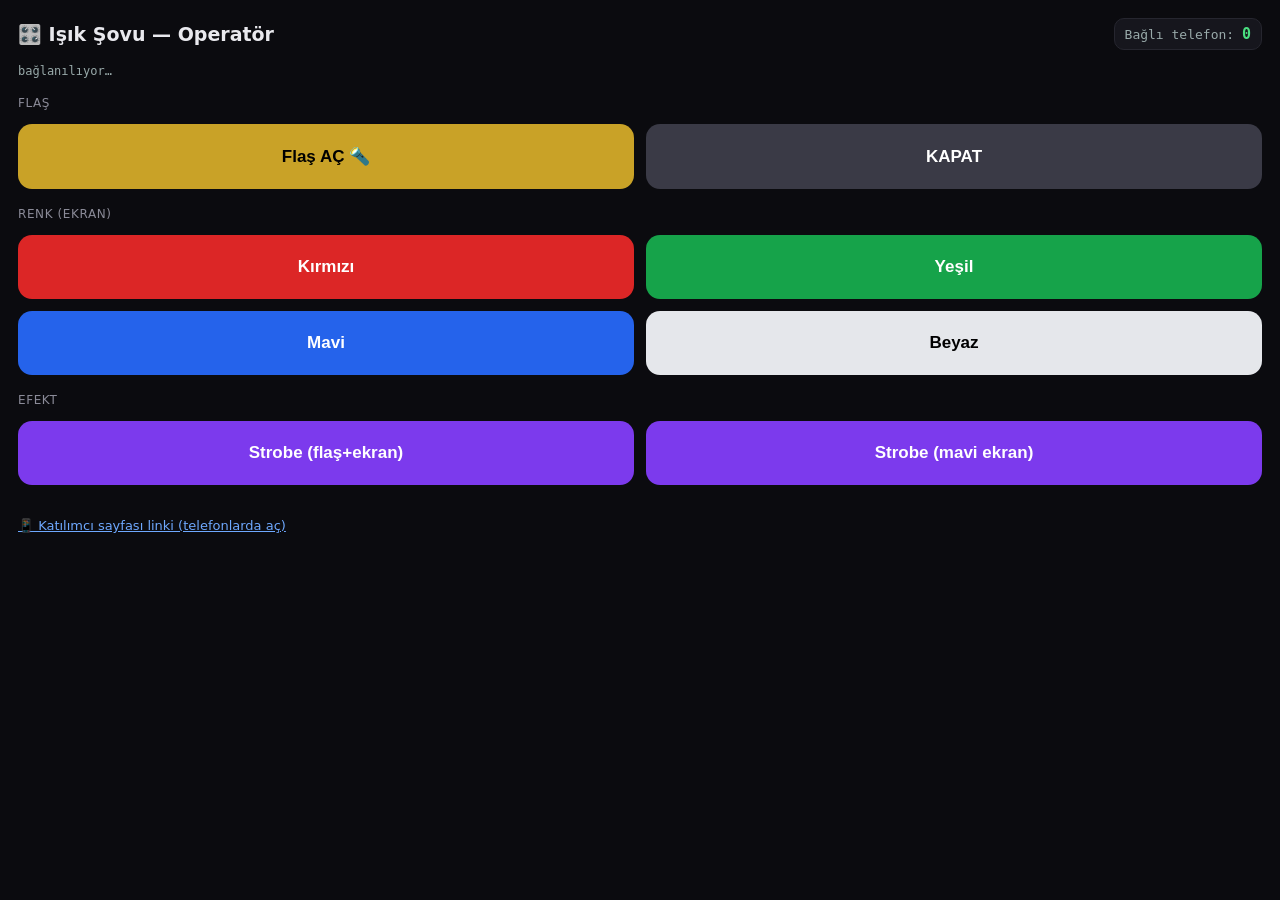
==== prototype/operator.html @ 6ccc7d74 "Çoklu telefon senkronu: operatör + katılımcı sayfaları (Supabase Realtime) Co-Authored-By: Claude Op" ====
<!DOCTYPE html>
<html lang="tr">
<head>
<meta charset="UTF-8">
<meta name="viewport" content="width=device-width, initial-scale=1, viewport-fit=cover">
<title>Işık Şovu — Operatör</title>
<style>
  :root { color-scheme: dark; }
  * { box-sizing: border-box; -webkit-tap-highlight-color: transparent; }
  body {
    margin: 0; min-height: 100dvh; background: #0b0b0f; color: #e9e9ee; padding: 18px;
    font-family: -apple-system, system-ui, Segoe UI, Roboto, sans-serif;
    display: flex; flex-direction: column; gap: 14px;
  }
  header { display: flex; align-items: center; justify-content: space-between; gap: 10px; }
  h1 { font-size: 19px; margin: 0; }
  #count { font-size: 13px; font-family: ui-monospace, monospace; color: #9aa;
           background:#16161d; border:1px solid #26262f; padding:6px 10px; border-radius:10px; }
  #count b { color:#4ade80; font-size:15px; }
  .grid { display: grid; grid-template-columns: 1fr 1fr; gap: 12px; }
  button {
    appearance: none; border: 0; border-radius: 14px; padding: 22px 12px;
    font-size: 17px; font-weight: 700; color: #fff; background: #2b2b36;
    transition: transform .05s; touch-action: manipulation;
  }
  button:active { transform: scale(.96); }
  .b-flash { background:#c9a227; color:#000; } .b-off { background:#3a3a46; }
  .b-strobe { background:#7c3aed; } .b-red{background:#dc2626;} .b-green{background:#16a34a;}
  .b-blue{background:#2563eb;} .b-white{background:#e5e7eb;color:#000;}
  .section { font-size:12px; color:#8b8b98; text-transform:uppercase; letter-spacing:.05em; margin-top:4px; }
  #conn { font-size:12px; font-family:ui-monospace,monospace; color:#9aa; }
  a.qr { color:#6ea8fe; font-size:13px; }
</style>
</head>
<body>
  <header>
    <h1>🎛️ Işık Şovu — Operatör</h1>
    <div id="count">Bağlı telefon: <b id="n">0</b></div>
  </header>
  <div id="conn">bağlanılıyor…</div>

  <div class="section">Flaş</div>
  <div class="grid">
    <button class="b-flash" data-cmd='{"action":"flash"}'>Flaş AÇ 🔦</button>
    <button class="b-off"   data-cmd='{"action":"off"}'>KAPAT</button>
  </div>

  <div class="section">Renk (ekran)</div>
  <div class="grid">
    <button class="b-red"   data-cmd='{"action":"color","value":"#ff0000"}'>Kırmızı</button>
    <button class="b-green" data-cmd='{"action":"color","value":"#00ff00"}'>Yeşil</button>
    <button class="b-blue"  data-cmd='{"action":"color","value":"#0000ff"}'>Mavi</button>
    <button class="b-white" data-cmd='{"action":"color","value":"#ffffff"}'>Beyaz</button>
  </div>

  <div class="section">Efekt</div>
  <div class="grid">
    <button class="b-strobe" data-cmd='{"action":"strobe","value":"#ffffff","hz":8,"torch":true}'>Strobe (flaş+ekran)</button>
    <button class="b-strobe" data-cmd='{"action":"strobe","value":"#00e5ff","hz":6}'>Strobe (mavi ekran)</button>
  </div>

  <p><a class="qr" id="plink" href="participant.html" target="_blank">📱 Katılımcı sayfası linki (telefonlarda aç)</a></p>

<script type="module">
import { createClient } from 'https://esm.sh/@supabase/supabase-js@2';

const SUPABASE_URL = 'https://fwbtoktcjtfxairxdnqk.supabase.co';
const SUPABASE_KEY = 'sb_publishable_6IYn_AFX91VcX5tq2b_QoA_iBZMrKD9';
const CHANNEL = 'show';

const conn = document.getElementById('conn');
const nEl = document.getElementById('n');
let ready = false;

const sb = createClient(SUPABASE_URL, SUPABASE_KEY);
const channel = sb.channel(CHANNEL, { config: { presence: { key: 'operator' } } });

channel.on('presence', { event: 'sync' }, () => {
  const state = channel.presenceState();
  // operatör kendini sayma
  const n = Object.keys(state).filter(k => k !== 'operator').length;
  nEl.textContent = n;
});

channel.subscribe((s) => {
  ready = s === 'SUBSCRIBED';
  conn.textContent = ready ? '● bağlı — komut göndermeye hazır' : ('durum: ' + s);
  conn.style.color = ready ? '#4ade80' : '#f87171';
  if (ready) channel.track({ role: 'operator' });
});

function send(cmd) {
  if (!ready) return;
  channel.send({ type: 'broadcast', event: 'cmd', payload: cmd });
}

document.querySelectorAll('button[data-cmd]').forEach(btn => {
  btn.addEventListener('click', () => send(JSON.parse(btn.dataset.cmd)));
});

// Katılımcı linkini tam URL yap
document.getElementById('plink').href = new URL('participant.html', location.href).href;
</script>
</body>
</html>
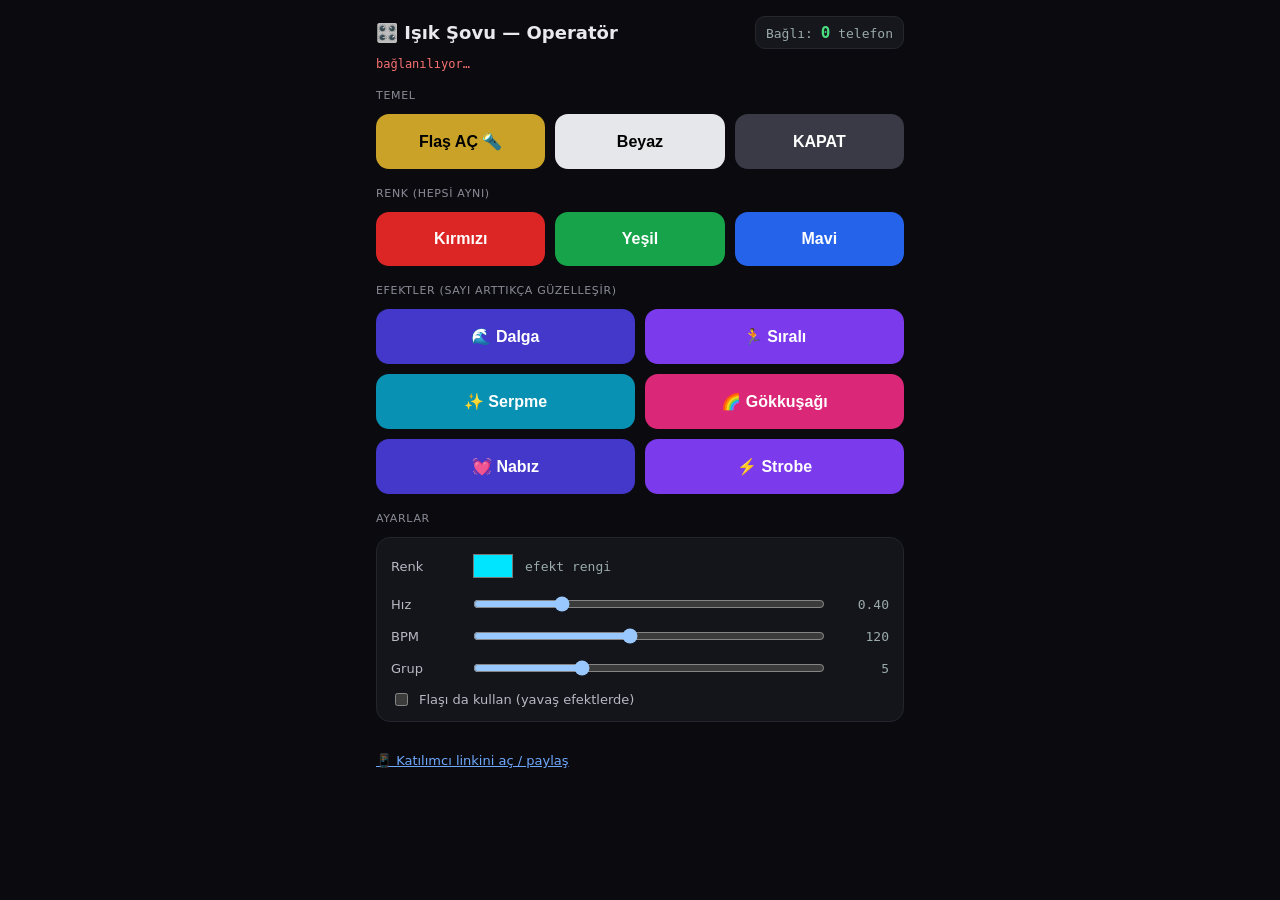
==== commit 961e562b: "Efekt motoru: dalga/sıralı/serpme/gökkuşağı/nabız/strobe + faz tabanlı senkron Her telefona sabit ra" ====
--- a/prototype/operator.html
+++ b/prototype/operator.html
@@ -7,59 +7,79 @@
 <style>
   :root { color-scheme: dark; }
   * { box-sizing: border-box; -webkit-tap-highlight-color: transparent; }
-  body {
-    margin: 0; min-height: 100dvh; background: #0b0b0f; color: #e9e9ee; padding: 18px;
-    font-family: -apple-system, system-ui, Segoe UI, Roboto, sans-serif;
-    display: flex; flex-direction: column; gap: 14px;
-  }
-  header { display: flex; align-items: center; justify-content: space-between; gap: 10px; }
-  h1 { font-size: 19px; margin: 0; }
-  #count { font-size: 13px; font-family: ui-monospace, monospace; color: #9aa;
-           background:#16161d; border:1px solid #26262f; padding:6px 10px; border-radius:10px; }
-  #count b { color:#4ade80; font-size:15px; }
-  .grid { display: grid; grid-template-columns: 1fr 1fr; gap: 12px; }
-  button {
-    appearance: none; border: 0; border-radius: 14px; padding: 22px 12px;
-    font-size: 17px; font-weight: 700; color: #fff; background: #2b2b36;
-    transition: transform .05s; touch-action: manipulation;
-  }
-  button:active { transform: scale(.96); }
-  .b-flash { background:#c9a227; color:#000; } .b-off { background:#3a3a46; }
-  .b-strobe { background:#7c3aed; } .b-red{background:#dc2626;} .b-green{background:#16a34a;}
-  .b-blue{background:#2563eb;} .b-white{background:#e5e7eb;color:#000;}
-  .section { font-size:12px; color:#8b8b98; text-transform:uppercase; letter-spacing:.05em; margin-top:4px; }
-  #conn { font-size:12px; font-family:ui-monospace,monospace; color:#9aa; }
-  a.qr { color:#6ea8fe; font-size:13px; }
+  body { margin:0; min-height:100dvh; background:#0b0b0f; color:#e9e9ee; padding:16px;
+    font-family:-apple-system,system-ui,Segoe UI,Roboto,sans-serif;
+    display:flex; flex-direction:column; gap:12px; max-width:560px; margin-inline:auto; }
+  header { display:flex; align-items:center; justify-content:space-between; gap:10px; }
+  h1 { font-size:18px; margin:0; }
+  #count { font-size:13px; font-family:ui-monospace,monospace; color:#9aa;
+    background:#16161d; border:1px solid #26262f; padding:6px 10px; border-radius:10px; white-space:nowrap; }
+  #count b { color:#4ade80; font-size:16px; }
+  #conn { font-size:12px; font-family:ui-monospace,monospace; color:#f87171; margin-top:-4px; }
+  .section { font-size:11px; color:#8b8b98; text-transform:uppercase; letter-spacing:.06em; margin-top:6px; }
+  .grid { display:grid; grid-template-columns:1fr 1fr; gap:10px; }
+  .grid.three { grid-template-columns:1fr 1fr 1fr; }
+  button { appearance:none; border:0; border-radius:13px; padding:18px 10px; font-size:16px;
+    font-weight:700; color:#fff; background:#2b2b36; transition:transform .05s; touch-action:manipulation; }
+  button:active { transform:scale(.96); }
+  .b-flash{background:#c9a227;color:#000;} .b-off{background:#3a3a46;}
+  .b-red{background:#dc2626;} .b-green{background:#16a34a;} .b-blue{background:#2563eb;} .b-white{background:#e5e7eb;color:#000;}
+  .fx{background:#4338ca;} .fx2{background:#7c3aed;} .fx3{background:#0891b2;} .fx4{background:#db2777;}
+  .controls { background:#14141b; border:1px solid #24242e; border-radius:14px; padding:12px 14px; display:flex; flex-direction:column; gap:12px; }
+  .row { display:flex; align-items:center; gap:10px; font-size:13px; }
+  .row label { width:70px; color:#b9b9c4; }
+  .row input[type=range]{ flex:1; }
+  .row .val { width:52px; text-align:right; font-family:ui-monospace,monospace; color:#9aa; }
+  .row input[type=color]{ width:44px; height:32px; border:0; background:none; padding:0; }
+  .chk { display:flex; align-items:center; gap:8px; font-size:13px; color:#b9b9c4; }
+  a.link { color:#6ea8fe; font-size:13px; word-break:break-all; }
 </style>
 </head>
 <body>
   <header>
     <h1>🎛️ Işık Şovu — Operatör</h1>
-    <div id="count">Bağlı telefon: <b id="n">0</b></div>
+    <div id="count">Bağlı: <b id="n">0</b> telefon</div>
   </header>
   <div id="conn">bağlanılıyor…</div>
 
-  <div class="section">Flaş</div>
-  <div class="grid">
-    <button class="b-flash" data-cmd='{"action":"flash"}'>Flaş AÇ 🔦</button>
-    <button class="b-off"   data-cmd='{"action":"off"}'>KAPAT</button>
+  <div class="section">Temel</div>
+  <div class="grid three">
+    <button class="b-flash" data-a="flash">Flaş AÇ 🔦</button>
+    <button class="b-white" data-a="color" data-useclr="1">Beyaz</button>
+    <button class="b-off"   data-a="off">KAPAT</button>
   </div>
 
-  <div class="section">Renk (ekran)</div>
-  <div class="grid">
-    <button class="b-red"   data-cmd='{"action":"color","value":"#ff0000"}'>Kırmızı</button>
-    <button class="b-green" data-cmd='{"action":"color","value":"#00ff00"}'>Yeşil</button>
-    <button class="b-blue"  data-cmd='{"action":"color","value":"#0000ff"}'>Mavi</button>
-    <button class="b-white" data-cmd='{"action":"color","value":"#ffffff"}'>Beyaz</button>
+  <div class="section">Renk (hepsi aynı)</div>
+  <div class="grid three">
+    <button class="b-red"   data-a="color" data-color="#ff0000">Kırmızı</button>
+    <button class="b-green" data-a="color" data-color="#00ff00">Yeşil</button>
+    <button class="b-blue"  data-a="color" data-color="#0000ff">Mavi</button>
   </div>
 
-  <div class="section">Efekt</div>
+  <div class="section">Efektler (sayı arttıkça güzelleşir)</div>
   <div class="grid">
-    <button class="b-strobe" data-cmd='{"action":"strobe","value":"#ffffff","hz":8,"torch":true}'>Strobe (flaş+ekran)</button>
-    <button class="b-strobe" data-cmd='{"action":"strobe","value":"#00e5ff","hz":6}'>Strobe (mavi ekran)</button>
+    <button class="fx"  data-a="wave">🌊 Dalga</button>
+    <button class="fx2" data-a="chase">🏃 Sıralı</button>
+    <button class="fx3" data-a="twinkle">✨ Serpme</button>
+    <button class="fx4" data-a="rainbow">🌈 Gökkuşağı</button>
+    <button class="fx"  data-a="pulse">💓 Nabız</button>
+    <button class="fx2" data-a="strobe">⚡ Strobe</button>
   </div>
 
-  <p><a class="qr" id="plink" href="participant.html" target="_blank">📱 Katılımcı sayfası linki (telefonlarda aç)</a></p>
+  <div class="section">Ayarlar</div>
+  <div class="controls">
+    <div class="row"><label>Renk</label><input type="color" id="clr" value="#00e5ff">
+      <span class="val" id="clrHint" style="flex:1;text-align:left">efekt rengi</span></div>
+    <div class="row"><label>Hız</label><input type="range" id="speed" min="0.05" max="1.5" step="0.05" value="0.4">
+      <span class="val" id="speedV">0.40</span></div>
+    <div class="row"><label>BPM</label><input type="range" id="bpm" min="40" max="220" step="2" value="120">
+      <span class="val" id="bpmV">120</span></div>
+    <div class="row"><label>Grup</label><input type="range" id="groups" min="2" max="12" step="1" value="5">
+      <span class="val" id="groupsV">5</span></div>
+    <label class="chk"><input type="checkbox" id="torch"> Flaşı da kullan (yavaş efektlerde)</label>
+  </div>
+
+  <p><a class="link" id="plink" href="participant.html" target="_blank">📱 Katılımcı linkini aç / paylaş</a></p>
 
 <script type="module">
 import { createClient } from 'https://esm.sh/@supabase/supabase-js@2';
@@ -68,8 +88,8 @@
 const SUPABASE_KEY = 'sb_publishable_6IYn_AFX91VcX5tq2b_QoA_iBZMrKD9';
 const CHANNEL = 'show';
 
-const conn = document.getElementById('conn');
-const nEl = document.getElementById('n');
+const $ = id => document.getElementById(id);
+const conn = $('conn'), nEl = $('n');
 let ready = false;
 
 const sb = createClient(SUPABASE_URL, SUPABASE_KEY);
@@ -77,11 +97,8 @@
 
 channel.on('presence', { event: 'sync' }, () => {
   const state = channel.presenceState();
-  // operatör kendini sayma
-  const n = Object.keys(state).filter(k => k !== 'operator').length;
-  nEl.textContent = n;
+  nEl.textContent = Object.keys(state).filter(k => k !== 'operator').length;
 });
-
 channel.subscribe((s) => {
   ready = s === 'SUBSCRIBED';
   conn.textContent = ready ? '● bağlı — komut göndermeye hazır' : ('durum: ' + s);
@@ -89,17 +106,37 @@
   if (ready) channel.track({ role: 'operator' });
 });
 
-function send(cmd) {
+// Slider değerlerini göster
+$('speed').oninput  = () => $('speedV').textContent  = (+$('speed').value).toFixed(2);
+$('bpm').oninput    = () => $('bpmV').textContent    = $('bpm').value;
+$('groups').oninput = () => $('groupsV').textContent = $('groups').value;
+
+function send(action, opts = {}) {
   if (!ready) return;
-  channel.send({ type: 'broadcast', event: 'cmd', payload: cmd });
+  const payload = {
+    action,
+    startAt: Date.now() + 250,           // tüm telefonlar için ortak başlangıç
+    color: opts.color || $('clr').value,
+    speed: +$('speed').value,
+    bpm: +$('bpm').value,
+    groups: +$('groups').value,
+    rate: +$('speed').value * 3.5,
+    hz: Math.max(2, Math.round(+$('bpm').value / 15)),
+    torch: $('torch').checked,
+  };
+  channel.send({ type: 'broadcast', event: 'cmd', payload });
 }
 
-document.querySelectorAll('button[data-cmd]').forEach(btn => {
-  btn.addEventListener('click', () => send(JSON.parse(btn.dataset.cmd)));
+document.querySelectorAll('button[data-a]').forEach(btn => {
+  btn.addEventListener('click', () => {
+    const a = btn.dataset.a;
+    const opts = {};
+    if (btn.dataset.color) opts.color = btn.dataset.color;   // sabit renkli butonlar
+    send(a, opts);
+  });
 });
 
-// Katılımcı linkini tam URL yap
-document.getElementById('plink').href = new URL('participant.html', location.href).href;
+$('plink').href = new URL('participant.html', location.href).href;
 </script>
 </body>
 </html>
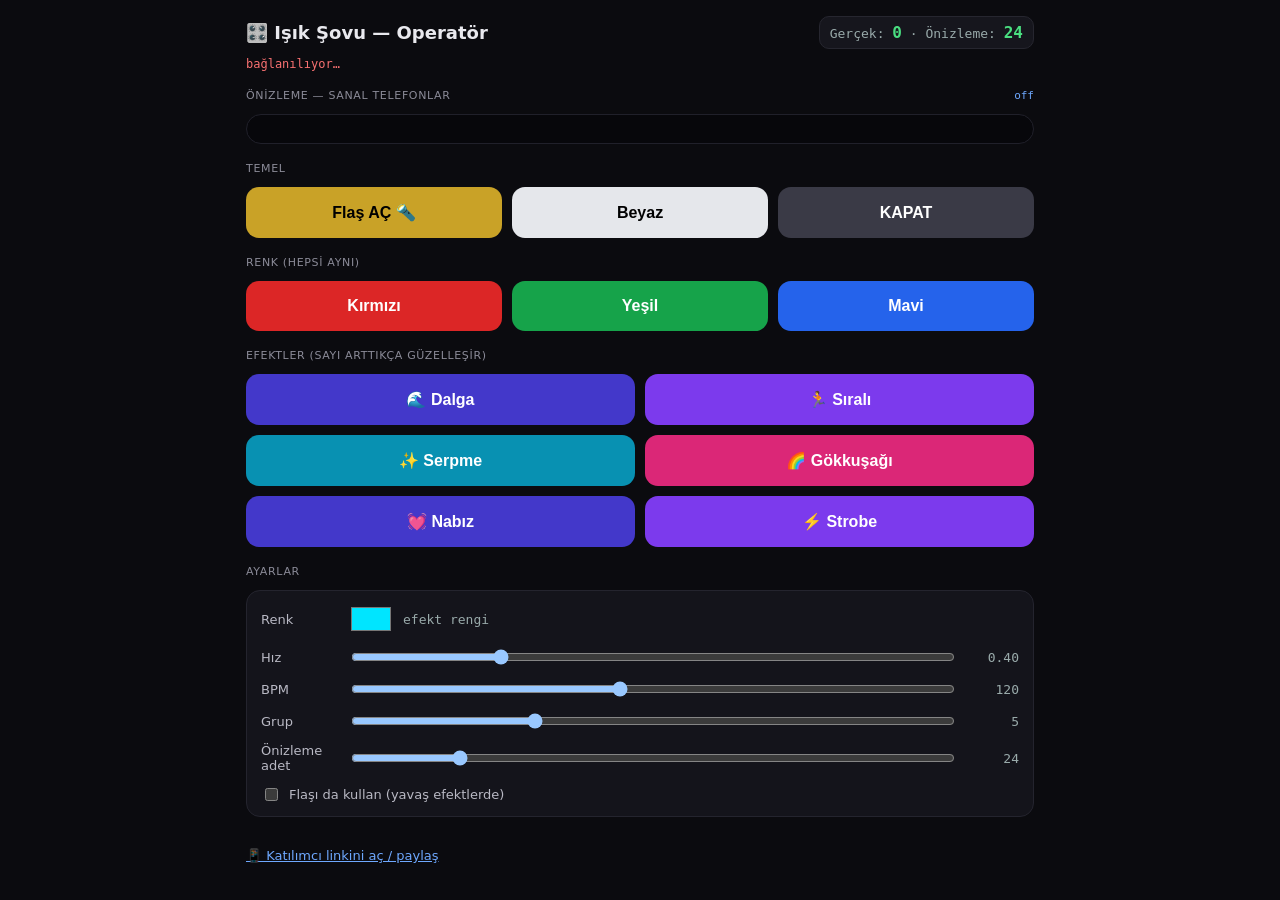
==== commit 9ba94379: "Operatöre sanal telefon sürüsü önizlemesi + canlı ayar Operatör ekranında ayarlanabilir sayıda mini " ====
--- a/prototype/operator.html
+++ b/prototype/operator.html
@@ -9,25 +9,36 @@
   * { box-sizing: border-box; -webkit-tap-highlight-color: transparent; }
   body { margin:0; min-height:100dvh; background:#0b0b0f; color:#e9e9ee; padding:16px;
     font-family:-apple-system,system-ui,Segoe UI,Roboto,sans-serif;
-    display:flex; flex-direction:column; gap:12px; max-width:560px; margin-inline:auto; }
+    display:flex; flex-direction:column; gap:12px; max-width:820px; margin-inline:auto; }
   header { display:flex; align-items:center; justify-content:space-between; gap:10px; }
   h1 { font-size:18px; margin:0; }
   #count { font-size:13px; font-family:ui-monospace,monospace; color:#9aa;
     background:#16161d; border:1px solid #26262f; padding:6px 10px; border-radius:10px; white-space:nowrap; }
   #count b { color:#4ade80; font-size:16px; }
   #conn { font-size:12px; font-family:ui-monospace,monospace; color:#f87171; margin-top:-4px; }
-  .section { font-size:11px; color:#8b8b98; text-transform:uppercase; letter-spacing:.06em; margin-top:6px; }
+  .section { font-size:11px; color:#8b8b98; text-transform:uppercase; letter-spacing:.06em; margin-top:6px;
+    display:flex; align-items:center; justify-content:space-between; gap:10px; }
+  .section .now { color:#6ea8fe; text-transform:none; letter-spacing:0; font-family:ui-monospace,monospace; }
+
+  /* Sanal telefon sürüsü */
+  #stage-wrap { background:#07070b; border:1px solid #20202a; border-radius:16px; padding:14px; }
+  #phones { display:grid; grid-template-columns:repeat(auto-fill,minmax(46px,1fr)); gap:10px; }
+  .phone { aspect-ratio:9/19; border-radius:9px; background:#1c1c24; border:1px solid #2c2c38;
+    padding:3px; box-shadow:0 1px 2px rgba(0,0,0,.5); }
+  .phone .scr { width:100%; height:100%; border-radius:6px; background:#000; transition:background .03s linear; }
+
   .grid { display:grid; grid-template-columns:1fr 1fr; gap:10px; }
   .grid.three { grid-template-columns:1fr 1fr 1fr; }
-  button { appearance:none; border:0; border-radius:13px; padding:18px 10px; font-size:16px;
+  button { appearance:none; border:0; border-radius:13px; padding:16px 10px; font-size:16px;
     font-weight:700; color:#fff; background:#2b2b36; transition:transform .05s; touch-action:manipulation; }
   button:active { transform:scale(.96); }
+  button.active { outline:3px solid #fff; outline-offset:-3px; }
   .b-flash{background:#c9a227;color:#000;} .b-off{background:#3a3a46;}
   .b-red{background:#dc2626;} .b-green{background:#16a34a;} .b-blue{background:#2563eb;} .b-white{background:#e5e7eb;color:#000;}
   .fx{background:#4338ca;} .fx2{background:#7c3aed;} .fx3{background:#0891b2;} .fx4{background:#db2777;}
   .controls { background:#14141b; border:1px solid #24242e; border-radius:14px; padding:12px 14px; display:flex; flex-direction:column; gap:12px; }
   .row { display:flex; align-items:center; gap:10px; font-size:13px; }
-  .row label { width:70px; color:#b9b9c4; }
+  .row label { width:78px; color:#b9b9c4; }
   .row input[type=range]{ flex:1; }
   .row .val { width:52px; text-align:right; font-family:ui-monospace,monospace; color:#9aa; }
   .row input[type=color]{ width:44px; height:32px; border:0; background:none; padding:0; }
@@ -38,14 +49,17 @@
 <body>
   <header>
     <h1>🎛️ Işık Şovu — Operatör</h1>
-    <div id="count">Bağlı: <b id="n">0</b> telefon</div>
+    <div id="count">Gerçek: <b id="n">0</b> · Önizleme: <b id="pv">24</b></div>
   </header>
   <div id="conn">bağlanılıyor…</div>
+
+  <div class="section"><span>Önizleme — sanal telefonlar</span><span class="now" id="nowFx">off</span></div>
+  <div id="stage-wrap"><div id="phones"></div></div>
 
   <div class="section">Temel</div>
   <div class="grid three">
     <button class="b-flash" data-a="flash">Flaş AÇ 🔦</button>
-    <button class="b-white" data-a="color" data-useclr="1">Beyaz</button>
+    <button class="b-white" data-a="color" data-color="#ffffff">Beyaz</button>
     <button class="b-off"   data-a="off">KAPAT</button>
   </div>
 
@@ -69,13 +83,15 @@
   <div class="section">Ayarlar</div>
   <div class="controls">
     <div class="row"><label>Renk</label><input type="color" id="clr" value="#00e5ff">
-      <span class="val" id="clrHint" style="flex:1;text-align:left">efekt rengi</span></div>
+      <span class="val" style="flex:1;text-align:left">efekt rengi</span></div>
     <div class="row"><label>Hız</label><input type="range" id="speed" min="0.05" max="1.5" step="0.05" value="0.4">
       <span class="val" id="speedV">0.40</span></div>
     <div class="row"><label>BPM</label><input type="range" id="bpm" min="40" max="220" step="2" value="120">
       <span class="val" id="bpmV">120</span></div>
     <div class="row"><label>Grup</label><input type="range" id="groups" min="2" max="12" step="1" value="5">
       <span class="val" id="groupsV">5</span></div>
+    <div class="row"><label>Önizleme adet</label><input type="range" id="pvCount" min="4" max="120" step="1" value="24">
+      <span class="val" id="pvCountV">24</span></div>
     <label class="chk"><input type="checkbox" id="torch"> Flaşı da kullan (yavaş efektlerde)</label>
   </div>
 
@@ -91,13 +107,61 @@
 const $ = id => document.getElementById(id);
 const conn = $('conn'), nEl = $('n');
 let ready = false;
-
+let effect = { action: 'off' };   // önizlemede gösterilen aktif efekt
+
+// ---------- Renk / efekt motoru (katılımcı ile birebir aynı) ----------
+function hexRgb(h){ h=h.replace('#',''); if(h.length===3)h=h.split('').map(c=>c+c).join('');
+  return { r:parseInt(h.slice(0,2),16), g:parseInt(h.slice(2,4),16), b:parseInt(h.slice(4,6),16) }; }
+const clamp = v => Math.max(0, Math.min(1, v));
+function rgb(hex,v){ const {r,g,b}=hexRgb(hex); const k=clamp(v); return `rgb(${r*k|0},${g*k|0},${b*k|0})`; }
+function hsl(h,l){ return `hsl(${h|0} 100% ${Math.round(clamp(l)*50)}%)`; }
+
+function fxColor(e, phase, now){
+  const t = (now - (e.startAt || now)) / 1000;
+  const color = e.color || '#ffffff';
+  switch (e.action) {
+    case 'color':  return rgb(color, 1);
+    case 'flash':  return '#ffffff';
+    case 'off':    return '#000000';
+    case 'wave':   { const s=e.speed||0.4; const v=0.5+0.5*Math.cos(2*Math.PI*(t*s-phase)); return rgb(color, v*v); }
+    case 'twinkle':{ const r=e.rate||1.6; const on=Math.sin(2*Math.PI*(t*r*(0.6+phase*0.9))+phase*97)>0.72; return rgb(color, on?1:0); }
+    case 'rainbow':{ const s=e.speed||0.08; return hsl(((phase+t*s)%1)*360, 1); }
+    case 'chase':  { const g=e.groups||5,b=e.bpm||120; const my=Math.min(g-1,Math.floor(phase*g)); const act=Math.floor(t*b/60)%g; return rgb(color, act===my?1:0.02); }
+    case 'pulse':  { const b=e.bpm||60; const v=0.5+0.5*Math.sin(2*Math.PI*t*b/60); return rgb(color, v); }
+    case 'strobe': { const hz=e.hz||8; const on=(Math.floor(t*hz*2)%2)===0; return rgb(color, on?1:0); }
+    default:       return '#000000';
+  }
+}
+
+// ---------- Sanal telefon sürüsü ----------
+const phonesEl = $('phones');
+let phones = [];   // {scr, phase}
+function buildPhones(count){
+  phonesEl.innerHTML = '';
+  phones = [];
+  for (let i=0;i<count;i++){
+    const p = document.createElement('div'); p.className='phone';
+    const s = document.createElement('div'); s.className='scr';
+    p.appendChild(s); phonesEl.appendChild(p);
+    phones.push({ scr:s, phase:Math.random() });
+  }
+  $('pv').textContent = count;
+}
+buildPhones(24);
+
+function loop(){
+  const now = Date.now();
+  for (const ph of phones) ph.scr.style.background = fxColor(effect, ph.phase, now);
+  requestAnimationFrame(loop);
+}
+requestAnimationFrame(loop);
+
+// ---------- Realtime ----------
 const sb = createClient(SUPABASE_URL, SUPABASE_KEY);
 const channel = sb.channel(CHANNEL, { config: { presence: { key: 'operator' } } });
-
 channel.on('presence', { event: 'sync' }, () => {
-  const state = channel.presenceState();
-  nEl.textContent = Object.keys(state).filter(k => k !== 'operator').length;
+  const st = channel.presenceState();
+  nEl.textContent = Object.keys(st).filter(k => k !== 'operator').length;
 });
 channel.subscribe((s) => {
   ready = s === 'SUBSCRIBED';
@@ -106,16 +170,18 @@
   if (ready) channel.track({ role: 'operator' });
 });
 
-// Slider değerlerini göster
-$('speed').oninput  = () => $('speedV').textContent  = (+$('speed').value).toFixed(2);
-$('bpm').oninput    = () => $('bpmV').textContent    = $('bpm').value;
-$('groups').oninput = () => $('groupsV').textContent = $('groups').value;
-
-function send(action, opts = {}) {
-  if (!ready) return;
-  const payload = {
+// ---------- Kontroller ----------
+$('speed').oninput   = () => $('speedV').textContent   = (+$('speed').value).toFixed(2);
+$('bpm').oninput     = () => $('bpmV').textContent     = $('bpm').value;
+$('groups').oninput  = () => $('groupsV').textContent  = $('groups').value;
+$('pvCount').oninput = () => { $('pvCountV').textContent = $('pvCount').value; buildPhones(+$('pvCount').value); };
+
+let last = null;   // {action, opts} — canlı ayar için son efekt
+
+function buildPayload(action, opts){
+  return {
     action,
-    startAt: Date.now() + 250,           // tüm telefonlar için ortak başlangıç
+    startAt: Date.now() + 250,
     color: opts.color || $('clr').value,
     speed: +$('speed').value,
     bpm: +$('bpm').value,
@@ -124,15 +190,31 @@
     hz: Math.max(2, Math.round(+$('bpm').value / 15)),
     torch: $('torch').checked,
   };
-  channel.send({ type: 'broadcast', event: 'cmd', payload });
+}
+
+function apply(action, opts, markBtn){
+  last = { action, opts };
+  const payload = buildPayload(action, opts);
+  effect = payload;                                     // önizleme anında güncellensin
+  $('nowFx').textContent = action;
+  if (markBtn) {
+    document.querySelectorAll('button[data-a]').forEach(b=>b.classList.remove('active'));
+    markBtn.classList.add('active');
+  }
+  if (ready) channel.send({ type:'broadcast', event:'cmd', payload });   // gerçek telefonlara
 }
 
 document.querySelectorAll('button[data-a]').forEach(btn => {
   btn.addEventListener('click', () => {
-    const a = btn.dataset.a;
-    const opts = {};
-    if (btn.dataset.color) opts.color = btn.dataset.color;   // sabit renkli butonlar
-    send(a, opts);
+    const opts = btn.dataset.color ? { color: btn.dataset.color } : {};
+    apply(btn.dataset.a, opts, btn);
+  });
+});
+
+// Slider/renk değişince aktif animasyonlu efekti canlı güncelle
+['speed','bpm','groups','clr','torch'].forEach(id => {
+  $(id).addEventListener('change', () => {
+    if (last && !['off','color','flash'].includes(last.action)) apply(last.action, last.opts, null);
   });
 });
 
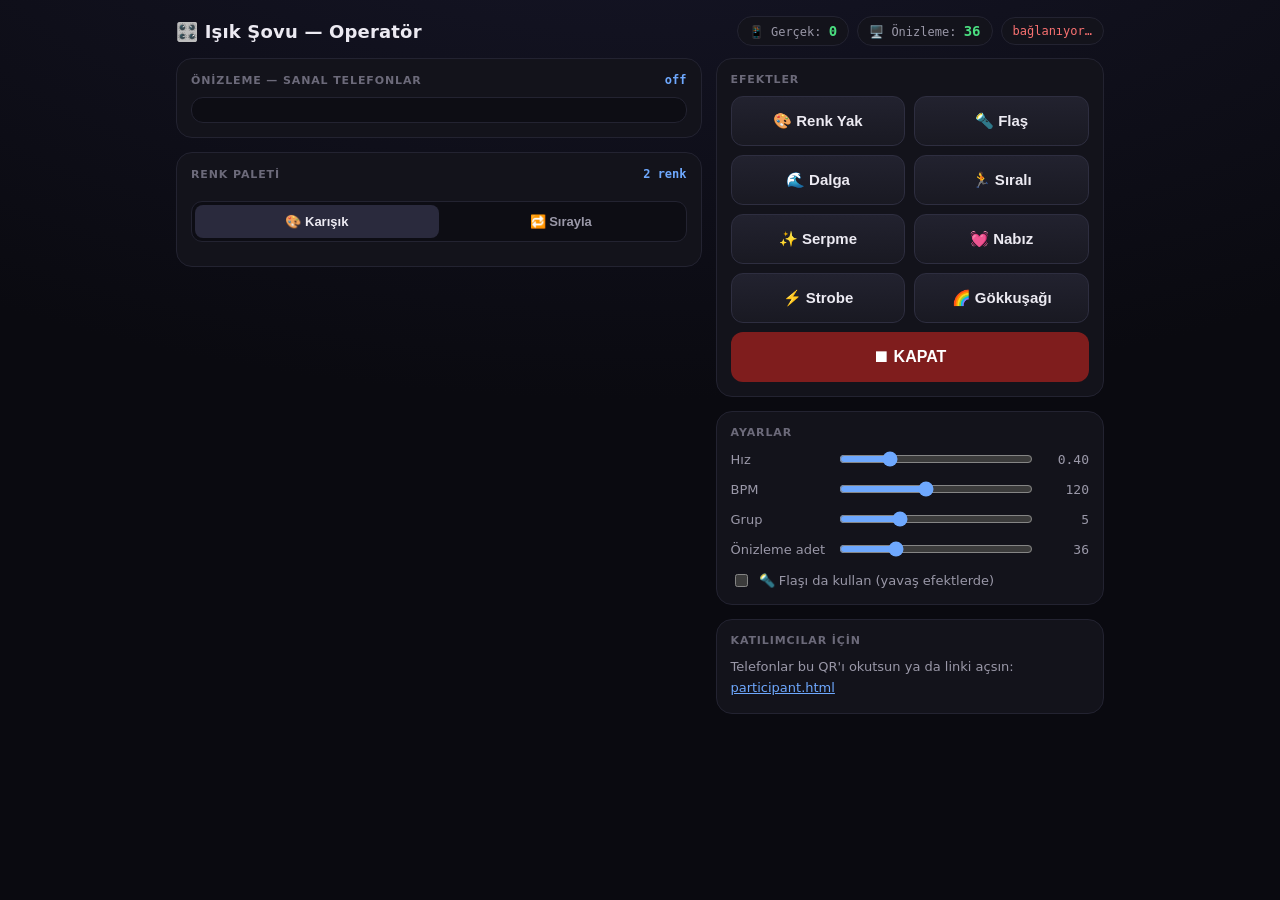
==== commit 9a508b5a: "10 renkli palet + ortak efekt motoru (engine.js) + operatör arayüzü yenilendi - engine.js: operatör " ====
--- a/prototype/operator.html
+++ b/prototype/operator.html
@@ -5,153 +5,236 @@
 <meta name="viewport" content="width=device-width, initial-scale=1, viewport-fit=cover">
 <title>Işık Şovu — Operatör</title>
 <style>
-  :root { color-scheme: dark; }
-  * { box-sizing: border-box; -webkit-tap-highlight-color: transparent; }
-  body { margin:0; min-height:100dvh; background:#0b0b0f; color:#e9e9ee; padding:16px;
-    font-family:-apple-system,system-ui,Segoe UI,Roboto,sans-serif;
-    display:flex; flex-direction:column; gap:12px; max-width:820px; margin-inline:auto; }
-  header { display:flex; align-items:center; justify-content:space-between; gap:10px; }
-  h1 { font-size:18px; margin:0; }
-  #count { font-size:13px; font-family:ui-monospace,monospace; color:#9aa;
-    background:#16161d; border:1px solid #26262f; padding:6px 10px; border-radius:10px; white-space:nowrap; }
-  #count b { color:#4ade80; font-size:16px; }
-  #conn { font-size:12px; font-family:ui-monospace,monospace; color:#f87171; margin-top:-4px; }
-  .section { font-size:11px; color:#8b8b98; text-transform:uppercase; letter-spacing:.06em; margin-top:6px;
-    display:flex; align-items:center; justify-content:space-between; gap:10px; }
-  .section .now { color:#6ea8fe; text-transform:none; letter-spacing:0; font-family:ui-monospace,monospace; }
+  :root {
+    color-scheme: dark;
+    --bg:#0a0a10; --card:#13131b; --card2:#0d0d14; --line:#232331; --line2:#2e2e40;
+    --txt:#eceaf2; --mut:#9a98a8; --dim:#6c6a7a; --acc:#6ea8fe; --ok:#4ade80; --bad:#f87171;
+  }
+  * { box-sizing:border-box; -webkit-tap-highlight-color:transparent; }
+  body {
+    margin:0; min-height:100dvh; background:radial-gradient(1200px 600px at 50% -200px, #17172a, var(--bg));
+    color:var(--txt); padding:16px; font-family:-apple-system,system-ui,Segoe UI,Roboto,sans-serif;
+    max-width:960px; margin-inline:auto;
+  }
+  header { display:flex; align-items:center; justify-content:space-between; gap:10px; flex-wrap:wrap; margin-bottom:12px; }
+  h1 { font-size:18px; margin:0; letter-spacing:.01em; }
+  .pills { display:flex; gap:8px; align-items:center; }
+  .pill { font-size:12px; font-family:ui-monospace,monospace; color:var(--mut);
+    background:var(--card); border:1px solid var(--line); padding:6px 11px; border-radius:99px; white-space:nowrap; }
+  .pill b { color:var(--ok); font-size:14px; }
+  #conn.pill { color:var(--bad); }
+  #conn.pill.ok { color:var(--ok); }
+
+  .cols { display:flex; flex-direction:column; gap:14px; }
+  @media (min-width:880px){ .cols { display:grid; grid-template-columns:1.15fr .85fr; align-items:start; } }
+  .col { display:flex; flex-direction:column; gap:14px; min-width:0; }
+
+  .card { background:var(--card); border:1px solid var(--line); border-radius:16px; padding:14px; }
+  .card h2 { font-size:11px; color:var(--dim); text-transform:uppercase; letter-spacing:.08em;
+    margin:0 0 10px; display:flex; justify-content:space-between; align-items:center; gap:8px; }
+  .card h2 .now { color:var(--acc); text-transform:none; letter-spacing:0; font-family:ui-monospace,monospace; font-size:12px; }
 
   /* Sanal telefon sürüsü */
-  #stage-wrap { background:#07070b; border:1px solid #20202a; border-radius:16px; padding:14px; }
-  #phones { display:grid; grid-template-columns:repeat(auto-fill,minmax(46px,1fr)); gap:10px; }
-  .phone { aspect-ratio:9/19; border-radius:9px; background:#1c1c24; border:1px solid #2c2c38;
-    padding:3px; box-shadow:0 1px 2px rgba(0,0,0,.5); }
-  .phone .scr { width:100%; height:100%; border-radius:6px; background:#000; transition:background .03s linear; }
-
-  .grid { display:grid; grid-template-columns:1fr 1fr; gap:10px; }
-  .grid.three { grid-template-columns:1fr 1fr 1fr; }
-  button { appearance:none; border:0; border-radius:13px; padding:16px 10px; font-size:16px;
-    font-weight:700; color:#fff; background:#2b2b36; transition:transform .05s; touch-action:manipulation; }
-  button:active { transform:scale(.96); }
-  button.active { outline:3px solid #fff; outline-offset:-3px; }
-  .b-flash{background:#c9a227;color:#000;} .b-off{background:#3a3a46;}
-  .b-red{background:#dc2626;} .b-green{background:#16a34a;} .b-blue{background:#2563eb;} .b-white{background:#e5e7eb;color:#000;}
-  .fx{background:#4338ca;} .fx2{background:#7c3aed;} .fx3{background:#0891b2;} .fx4{background:#db2777;}
-  .controls { background:#14141b; border:1px solid #24242e; border-radius:14px; padding:12px 14px; display:flex; flex-direction:column; gap:12px; }
-  .row { display:flex; align-items:center; gap:10px; font-size:13px; }
-  .row label { width:78px; color:#b9b9c4; }
-  .row input[type=range]{ flex:1; }
-  .row .val { width:52px; text-align:right; font-family:ui-monospace,monospace; color:#9aa; }
-  .row input[type=color]{ width:44px; height:32px; border:0; background:none; padding:0; }
-  .chk { display:flex; align-items:center; gap:8px; font-size:13px; color:#b9b9c4; }
-  a.link { color:#6ea8fe; font-size:13px; word-break:break-all; }
+  #phones { display:grid; grid-template-columns:repeat(auto-fill,minmax(42px,1fr)); gap:9px;
+    background:var(--card2); border:1px solid var(--line); border-radius:12px; padding:12px; }
+  .phone { aspect-ratio:9/19; border-radius:8px; background:#1b1b26; border:1px solid var(--line2); padding:3px; }
+  .phone .scr { position:relative; width:100%; height:100%; border-radius:5px; background:#000; overflow:hidden; }
+  .phone .fl { position:absolute; top:3px; left:50%; transform:translateX(-50%); width:5px; height:5px;
+    border-radius:50%; background:#fff; box-shadow:0 0 7px 2.5px rgba(255,255,235,.95); opacity:0; }
+
+  /* Renk paleti */
+  #swatches { display:grid; grid-template-columns:repeat(5,1fr); gap:10px; }
+  .sw { position:relative; aspect-ratio:1; border-radius:50%; border:2px solid transparent;
+    cursor:pointer; padding:0; transition:transform .08s; }
+  .sw:active { transform:scale(.9); }
+  .sw.sel { border-color:#fff; box-shadow:0 0 0 3px rgba(255,255,255,.18), 0 0 14px -2px currentColor; }
+  .sw.sel::after { content:'✓'; position:absolute; inset:0; display:flex; align-items:center;
+    justify-content:center; font-size:15px; font-weight:900; color:#000; text-shadow:0 0 3px rgba(255,255,255,.8); }
+  #palHint { font-size:12px; color:var(--mut); margin:10px 0 0; line-height:1.5; }
+
+  .seg { display:flex; background:var(--card2); border:1px solid var(--line); border-radius:11px; padding:3px; margin-top:10px; }
+  .seg button { flex:1; border:0; background:none; color:var(--mut); font-size:13px; font-weight:600;
+    padding:9px 6px; border-radius:8px; cursor:pointer; }
+  .seg button.active { background:#2a2a3d; color:var(--txt); }
+
+  /* Efektler */
+  .fxgrid { display:grid; grid-template-columns:1fr 1fr; gap:9px; }
+  .fxgrid button {
+    appearance:none; border:1px solid var(--line2); border-radius:12px; padding:15px 8px;
+    font-size:15px; font-weight:700; color:var(--txt); background:linear-gradient(180deg,#22222f,#191922);
+    transition:transform .05s; touch-action:manipulation; cursor:pointer;
+  }
+  .fxgrid button:active { transform:scale(.96); }
+  .fxgrid button.active { border-color:#fff; box-shadow:0 0 0 1px #fff inset; }
+  #offBtn { width:100%; margin-top:9px; border:0; border-radius:12px; padding:16px; font-size:16px;
+    font-weight:800; color:#fff; background:#7f1d1d; cursor:pointer; }
+  #offBtn:active { transform:scale(.98); }
+
+  /* Ayarlar */
+  .row { display:flex; align-items:center; gap:10px; font-size:13px; margin-top:10px; }
+  .row:first-of-type { margin-top:0; }
+  .row label { width:96px; color:var(--mut); flex-shrink:0; }
+  .row input[type=range] { flex:1; accent-color:var(--acc); }
+  .row .val { width:44px; text-align:right; font-family:ui-monospace,monospace; color:var(--mut); }
+  .chk { display:flex; align-items:center; gap:8px; font-size:13px; color:var(--mut); margin-top:12px; }
+
+  /* QR / link */
+  #qrbox { display:flex; gap:14px; align-items:center; }
+  #qrimg { width:108px; height:108px; border-radius:10px; background:#fff; padding:6px; display:none; }
+  #qrbox .info { font-size:13px; color:var(--mut); line-height:1.6; min-width:0; }
+  a.link { color:var(--acc); word-break:break-all; }
 </style>
 </head>
 <body>
   <header>
     <h1>🎛️ Işık Şovu — Operatör</h1>
-    <div id="count">Gerçek: <b id="n">0</b> · Önizleme: <b id="pv">24</b></div>
+    <div class="pills">
+      <span class="pill">📱 Gerçek: <b id="n">0</b></span>
+      <span class="pill">🖥️ Önizleme: <b id="pv">36</b></span>
+      <span class="pill" id="conn">bağlanıyor…</span>
+    </div>
   </header>
-  <div id="conn">bağlanılıyor…</div>
-
-  <div class="section"><span>Önizleme — sanal telefonlar</span><span class="now" id="nowFx">off</span></div>
-  <div id="stage-wrap"><div id="phones"></div></div>
-
-  <div class="section">Temel</div>
-  <div class="grid three">
-    <button class="b-flash" data-a="flash">Flaş AÇ 🔦</button>
-    <button class="b-white" data-a="color" data-color="#ffffff">Beyaz</button>
-    <button class="b-off"   data-a="off">KAPAT</button>
+
+  <div class="cols">
+    <div class="col">
+      <div class="card">
+        <h2>Önizleme — sanal telefonlar <span class="now" id="nowFx">off</span></h2>
+        <div id="phones"></div>
+      </div>
+
+      <div class="card">
+        <h2>Renk paleti <span class="now" id="palCount">2 renk</span></h2>
+        <div id="swatches"></div>
+        <div class="seg" id="modeSeg">
+          <button data-mode="split" class="active">🎨 Karışık</button>
+          <button data-mode="cycle">🔁 Sırayla</button>
+        </div>
+        <p id="palHint"></p>
+      </div>
+    </div>
+
+    <div class="col">
+      <div class="card">
+        <h2>Efektler</h2>
+        <div class="fxgrid">
+          <button data-a="color">🎨 Renk Yak</button>
+          <button data-a="flash">🔦 Flaş</button>
+          <button data-a="wave">🌊 Dalga</button>
+          <button data-a="chase">🏃 Sıralı</button>
+          <button data-a="twinkle">✨ Serpme</button>
+          <button data-a="pulse">💓 Nabız</button>
+          <button data-a="strobe">⚡ Strobe</button>
+          <button data-a="rainbow">🌈 Gökkuşağı</button>
+        </div>
+        <button id="offBtn" data-a="off">⏹ KAPAT</button>
+      </div>
+
+      <div class="card">
+        <h2>Ayarlar</h2>
+        <div class="row"><label>Hız</label><input type="range" id="speed" min="0.05" max="1.5" step="0.05" value="0.4"><span class="val" id="speedV">0.40</span></div>
+        <div class="row"><label>BPM</label><input type="range" id="bpm" min="40" max="220" step="2" value="120"><span class="val" id="bpmV">120</span></div>
+        <div class="row"><label>Grup</label><input type="range" id="groups" min="2" max="12" step="1" value="5"><span class="val" id="groupsV">5</span></div>
+        <div class="row"><label>Önizleme adet</label><input type="range" id="pvCount" min="4" max="120" step="1" value="36"><span class="val" id="pvCountV">36</span></div>
+        <label class="chk"><input type="checkbox" id="torch"> 🔦 Flaşı da kullan (yavaş efektlerde)</label>
+      </div>
+
+      <div class="card">
+        <h2>Katılımcılar için</h2>
+        <div id="qrbox">
+          <img id="qrimg" alt="Katılımcı QR">
+          <div class="info">Telefonlar bu QR'ı okutsun ya da linki açsın:<br>
+            <a class="link" id="plink" href="participant.html" target="_blank">participant.html</a></div>
+        </div>
+      </div>
+    </div>
   </div>
-
-  <div class="section">Renk (hepsi aynı)</div>
-  <div class="grid three">
-    <button class="b-red"   data-a="color" data-color="#ff0000">Kırmızı</button>
-    <button class="b-green" data-a="color" data-color="#00ff00">Yeşil</button>
-    <button class="b-blue"  data-a="color" data-color="#0000ff">Mavi</button>
-  </div>
-
-  <div class="section">Efektler (sayı arttıkça güzelleşir)</div>
-  <div class="grid">
-    <button class="fx"  data-a="wave">🌊 Dalga</button>
-    <button class="fx2" data-a="chase">🏃 Sıralı</button>
-    <button class="fx3" data-a="twinkle">✨ Serpme</button>
-    <button class="fx4" data-a="rainbow">🌈 Gökkuşağı</button>
-    <button class="fx"  data-a="pulse">💓 Nabız</button>
-    <button class="fx2" data-a="strobe">⚡ Strobe</button>
-  </div>
-
-  <div class="section">Ayarlar</div>
-  <div class="controls">
-    <div class="row"><label>Renk</label><input type="color" id="clr" value="#00e5ff">
-      <span class="val" style="flex:1;text-align:left">efekt rengi</span></div>
-    <div class="row"><label>Hız</label><input type="range" id="speed" min="0.05" max="1.5" step="0.05" value="0.4">
-      <span class="val" id="speedV">0.40</span></div>
-    <div class="row"><label>BPM</label><input type="range" id="bpm" min="40" max="220" step="2" value="120">
-      <span class="val" id="bpmV">120</span></div>
-    <div class="row"><label>Grup</label><input type="range" id="groups" min="2" max="12" step="1" value="5">
-      <span class="val" id="groupsV">5</span></div>
-    <div class="row"><label>Önizleme adet</label><input type="range" id="pvCount" min="4" max="120" step="1" value="24">
-      <span class="val" id="pvCountV">24</span></div>
-    <label class="chk"><input type="checkbox" id="torch"> Flaşı da kullan (yavaş efektlerde)</label>
-  </div>
-
-  <p><a class="link" id="plink" href="participant.html" target="_blank">📱 Katılımcı linkini aç / paylaş</a></p>
 
 <script type="module">
 import { createClient } from 'https://esm.sh/@supabase/supabase-js@2';
+import { fxState } from './engine.js';
 
 const SUPABASE_URL = 'https://fwbtoktcjtfxairxdnqk.supabase.co';
 const SUPABASE_KEY = 'sb_publishable_6IYn_AFX91VcX5tq2b_QoA_iBZMrKD9';
 const CHANNEL = 'show';
 
-const $ = id => document.getElementById(id);
-const conn = $('conn'), nEl = $('n');
+const $ = (id) => document.getElementById(id);
 let ready = false;
-let effect = { action: 'off' };   // önizlemede gösterilen aktif efekt
-
-// ---------- Renk / efekt motoru (katılımcı ile birebir aynı) ----------
-function hexRgb(h){ h=h.replace('#',''); if(h.length===3)h=h.split('').map(c=>c+c).join('');
-  return { r:parseInt(h.slice(0,2),16), g:parseInt(h.slice(2,4),16), b:parseInt(h.slice(4,6),16) }; }
-const clamp = v => Math.max(0, Math.min(1, v));
-function rgb(hex,v){ const {r,g,b}=hexRgb(hex); const k=clamp(v); return `rgb(${r*k|0},${g*k|0},${b*k|0})`; }
-function hsl(h,l){ return `hsl(${h|0} 100% ${Math.round(clamp(l)*50)}%)`; }
-
-function fxColor(e, phase, now){
-  const t = (now - (e.startAt || now)) / 1000;
-  const color = e.color || '#ffffff';
-  switch (e.action) {
-    case 'color':  return rgb(color, 1);
-    case 'flash':  return '#ffffff';
-    case 'off':    return '#000000';
-    case 'wave':   { const s=e.speed||0.4; const v=0.5+0.5*Math.cos(2*Math.PI*(t*s-phase)); return rgb(color, v*v); }
-    case 'twinkle':{ const r=e.rate||1.6; const on=Math.sin(2*Math.PI*(t*r*(0.6+phase*0.9))+phase*97)>0.72; return rgb(color, on?1:0); }
-    case 'rainbow':{ const s=e.speed||0.08; return hsl(((phase+t*s)%1)*360, 1); }
-    case 'chase':  { const g=e.groups||5,b=e.bpm||120; const my=Math.min(g-1,Math.floor(phase*g)); const act=Math.floor(t*b/60)%g; return rgb(color, act===my?1:0.02); }
-    case 'pulse':  { const b=e.bpm||60; const v=0.5+0.5*Math.sin(2*Math.PI*t*b/60); return rgb(color, v); }
-    case 'strobe': { const hz=e.hz||8; const on=(Math.floor(t*hz*2)%2)===0; return rgb(color, on?1:0); }
-    default:       return '#000000';
-  }
-}
+let effect = { action: 'off' };
+let last = null; // canlı ayar güncellemesi için son gönderilen {action}
+
+// ---------- Renk paleti ----------
+const PALETTE = [
+  ['#ff3b30','Kırmızı'], ['#ff9500','Turuncu'], ['#ffd60a','Sarı'], ['#34c759','Yeşil'], ['#00e5ff','Camgöbeği'],
+  ['#007aff','Mavi'], ['#5e5ce6','İndigo'], ['#bf5af2','Lila'], ['#ff2d92','Pembe'], ['#ffffff','Beyaz'],
+];
+let selected = new Set(['#00e5ff', '#ff2d92']);
+let mode = 'split';
+
+const swWrap = $('swatches');
+for (const [hex, name] of PALETTE) {
+  const b = document.createElement('button');
+  b.className = 'sw' + (selected.has(hex) ? ' sel' : '');
+  b.style.background = hex; b.style.color = hex;
+  b.title = name; b.setAttribute('aria-label', name);
+  b.onclick = () => {
+    if (selected.has(hex)) {
+      if (selected.size === 1) return;       // en az 1 renk kalmalı
+      selected.delete(hex); b.classList.remove('sel');
+    } else {
+      selected.add(hex); b.classList.add('sel');
+    }
+    updatePalHint(); reapply();
+  };
+  swWrap.appendChild(b);
+}
+
+$('modeSeg').querySelectorAll('button').forEach((b) => {
+  b.onclick = () => {
+    mode = b.dataset.mode;
+    $('modeSeg').querySelectorAll('button').forEach((x) => x.classList.toggle('active', x === b));
+    updatePalHint(); reapply();
+  };
+});
+
+function selColors() {
+  // Palet sırasını koru (Set ekleme sırası yerine görsel sıra)
+  return PALETTE.map(([h]) => h).filter((h) => selected.has(h));
+}
+function updatePalHint() {
+  const n = selected.size;
+  $('palCount').textContent = n + ' renk';
+  $('palHint').textContent = n === 1
+    ? 'Tek renk: herkes aynı renkte yanar.'
+    : (mode === 'split'
+        ? `${n} renk · Karışık: kalabalık ${n} renk grubuna bölünür (herkesin rengi sabit).`
+        : `${n} renk · Sırayla: herkes birlikte, iki vuruşta bir sıradaki renge geçer (BPM'e bağlı).`);
+}
+updatePalHint();
 
 // ---------- Sanal telefon sürüsü ----------
 const phonesEl = $('phones');
-let phones = [];   // {scr, phase}
-function buildPhones(count){
+let phones = [];
+function buildPhones(count) {
   phonesEl.innerHTML = '';
   phones = [];
-  for (let i=0;i<count;i++){
-    const p = document.createElement('div'); p.className='phone';
-    const s = document.createElement('div'); s.className='scr';
-    p.appendChild(s); phonesEl.appendChild(p);
-    phones.push({ scr:s, phase:Math.random() });
+  for (let i = 0; i < count; i++) {
+    const p = document.createElement('div'); p.className = 'phone';
+    const s = document.createElement('div'); s.className = 'scr';
+    const f = document.createElement('i');  f.className = 'fl';
+    s.appendChild(f); p.appendChild(s); phonesEl.appendChild(p);
+    phones.push({ scr: s, fl: f, phase: Math.random() });
   }
   $('pv').textContent = count;
 }
-buildPhones(24);
-
-function loop(){
+buildPhones(36);
+
+function loop() {
   const now = Date.now();
-  for (const ph of phones) ph.scr.style.background = fxColor(effect, ph.phase, now);
+  for (const ph of phones) {
+    const st = fxState(effect, ph.phase, now);
+    ph.scr.style.background = st.css;
+    ph.fl.style.opacity = st.torch ? 1 : 0;
+  }
   requestAnimationFrame(loop);
 }
 requestAnimationFrame(loop);
@@ -161,28 +244,24 @@
 const channel = sb.channel(CHANNEL, { config: { presence: { key: 'operator' } } });
 channel.on('presence', { event: 'sync' }, () => {
   const st = channel.presenceState();
-  nEl.textContent = Object.keys(st).filter(k => k !== 'operator').length;
+  $('n').textContent = Object.keys(st).filter((k) => k !== 'operator').length;
 });
 channel.subscribe((s) => {
   ready = s === 'SUBSCRIBED';
-  conn.textContent = ready ? '● bağlı — komut göndermeye hazır' : ('durum: ' + s);
-  conn.style.color = ready ? '#4ade80' : '#f87171';
+  $('conn').textContent = ready ? '● bağlı' : s.toLowerCase();
+  $('conn').classList.toggle('ok', ready);
   if (ready) channel.track({ role: 'operator' });
 });
 
-// ---------- Kontroller ----------
-$('speed').oninput   = () => $('speedV').textContent   = (+$('speed').value).toFixed(2);
-$('bpm').oninput     = () => $('bpmV').textContent     = $('bpm').value;
-$('groups').oninput  = () => $('groupsV').textContent  = $('groups').value;
-$('pvCount').oninput = () => { $('pvCountV').textContent = $('pvCount').value; buildPhones(+$('pvCount').value); };
-
-let last = null;   // {action, opts} — canlı ayar için son efekt
-
-function buildPayload(action, opts){
+// ---------- Komut gönderimi ----------
+function buildPayload(action) {
+  const colors = selColors();
   return {
     action,
-    startAt: Date.now() + 250,
-    color: opts.color || $('clr').value,
+    startAt: Date.now() + 250,     // ortak başlangıç anı
+    colors,
+    color: colors[0],              // eski katılımcı sürümleriyle uyum
+    mode,
     speed: +$('speed').value,
     bpm: +$('bpm').value,
     groups: +$('groups').value,
@@ -192,33 +271,45 @@
   };
 }
 
-function apply(action, opts, markBtn){
-  last = { action, opts };
-  const payload = buildPayload(action, opts);
-  effect = payload;                                     // önizleme anında güncellensin
+function apply(action, markBtn) {
+  last = action;
+  const payload = buildPayload(action);
+  effect = payload;
   $('nowFx').textContent = action;
-  if (markBtn) {
-    document.querySelectorAll('button[data-a]').forEach(b=>b.classList.remove('active'));
-    markBtn.classList.add('active');
-  }
-  if (ready) channel.send({ type:'broadcast', event:'cmd', payload });   // gerçek telefonlara
-}
-
-document.querySelectorAll('button[data-a]').forEach(btn => {
-  btn.addEventListener('click', () => {
-    const opts = btn.dataset.color ? { color: btn.dataset.color } : {};
-    apply(btn.dataset.a, opts, btn);
-  });
+  document.querySelectorAll('[data-a]').forEach((b) => b.classList.remove('active'));
+  if (markBtn) markBtn.classList.add('active');
+  if (ready) channel.send({ type: 'broadcast', event: 'cmd', payload });
+}
+
+// Palet/mod/slider değişince aktif efekti canlı güncelle
+function reapply() {
+  if (last && last !== 'off') {
+    const btn = document.querySelector(`[data-a="${last}"]`);
+    apply(last, btn);
+  }
+}
+
+document.querySelectorAll('[data-a]').forEach((btn) => {
+  btn.addEventListener('click', () => apply(btn.dataset.a, btn.dataset.a === 'off' ? null : btn));
 });
 
-// Slider/renk değişince aktif animasyonlu efekti canlı güncelle
-['speed','bpm','groups','clr','torch'].forEach(id => {
-  $(id).addEventListener('change', () => {
-    if (last && !['off','color','flash'].includes(last.action)) apply(last.action, last.opts, null);
-  });
-});
-
-$('plink').href = new URL('participant.html', location.href).href;
+$('speed').oninput   = () => $('speedV').textContent  = (+$('speed').value).toFixed(2);
+$('bpm').oninput     = () => $('bpmV').textContent    = $('bpm').value;
+$('groups').oninput  = () => $('groupsV').textContent = $('groups').value;
+$('pvCount').oninput = () => { $('pvCountV').textContent = $('pvCount').value; buildPhones(+$('pvCount').value); };
+['speed', 'bpm', 'groups', 'torch'].forEach((id) => $(id).addEventListener('change', reapply));
+
+// ---------- Katılımcı linki + QR ----------
+const pUrl = new URL('participant.html', location.href).href;
+$('plink').href = pUrl;
+$('plink').textContent = pUrl.replace(/^https?:\/\//, '');
+(async () => {
+  try {
+    const QR = (await import('https://esm.sh/qrcode@1.5.4')).default;
+    $('qrimg').src = await QR.toDataURL(pUrl, { width: 216, margin: 1 });
+    $('qrimg').style.display = 'block';
+  } catch (e) { /* QR kütüphanesi yüklenemedi — link yeterli */ }
+})();
 </script>
 </body>
 </html>
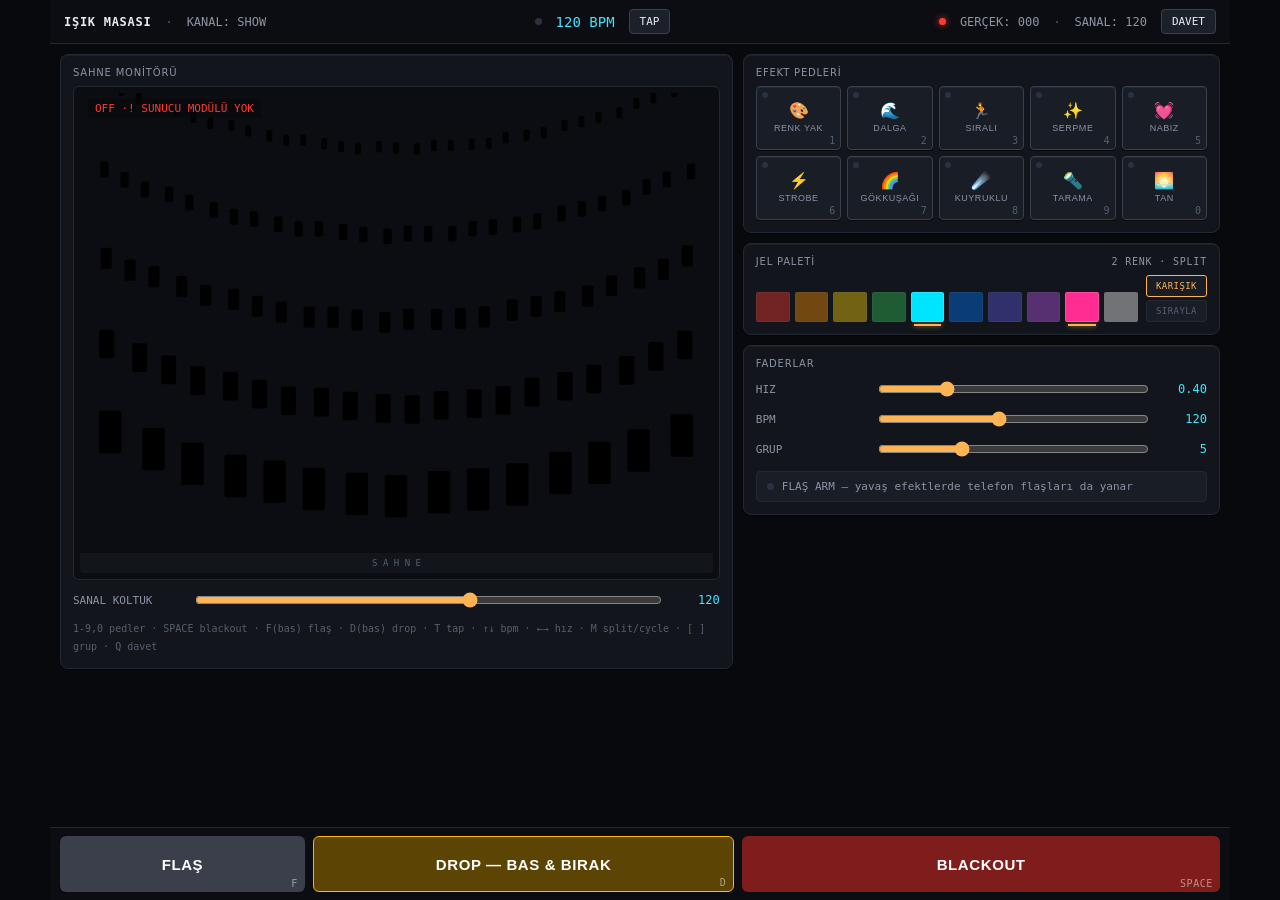
==== commit 62653856: "Ultracode turu: IŞIK MASASI konsolu — jüri sentezli tasarım + 4 yeni efekt + 16 doğrulanmış düzeltme" ====
--- a/prototype/operator.html
+++ b/prototype/operator.html
@@ -3,154 +3,197 @@
 <head>
 <meta charset="UTF-8">
 <meta name="viewport" content="width=device-width, initial-scale=1, viewport-fit=cover">
-<title>Işık Şovu — Operatör</title>
+<title>Işık Masası — Operatör</title>
 <style>
   :root {
     color-scheme: dark;
-    --bg:#0a0a10; --card:#13131b; --card2:#0d0d14; --line:#232331; --line2:#2e2e40;
-    --txt:#eceaf2; --mut:#9a98a8; --dim:#6c6a7a; --acc:#6ea8fe; --ok:#4ade80; --bad:#f87171;
-  }
-  * { box-sizing:border-box; -webkit-tap-highlight-color:transparent; }
-  body {
-    margin:0; min-height:100dvh; background:radial-gradient(1200px 600px at 50% -200px, #17172a, var(--bg));
-    color:var(--txt); padding:16px; font-family:-apple-system,system-ui,Segoe UI,Roboto,sans-serif;
-    max-width:960px; margin-inline:auto;
-  }
-  header { display:flex; align-items:center; justify-content:space-between; gap:10px; flex-wrap:wrap; margin-bottom:12px; }
-  h1 { font-size:18px; margin:0; letter-spacing:.01em; }
-  .pills { display:flex; gap:8px; align-items:center; }
-  .pill { font-size:12px; font-family:ui-monospace,monospace; color:var(--mut);
-    background:var(--card); border:1px solid var(--line); padding:6px 11px; border-radius:99px; white-space:nowrap; }
-  .pill b { color:var(--ok); font-size:14px; }
-  #conn.pill { color:var(--bad); }
-  #conn.pill.ok { color:var(--ok); }
-
-  .cols { display:flex; flex-direction:column; gap:14px; }
-  @media (min-width:880px){ .cols { display:grid; grid-template-columns:1.15fr .85fr; align-items:start; } }
-  .col { display:flex; flex-direction:column; gap:14px; min-width:0; }
-
-  .card { background:var(--card); border:1px solid var(--line); border-radius:16px; padding:14px; }
-  .card h2 { font-size:11px; color:var(--dim); text-transform:uppercase; letter-spacing:.08em;
-    margin:0 0 10px; display:flex; justify-content:space-between; align-items:center; gap:8px; }
-  .card h2 .now { color:var(--acc); text-transform:none; letter-spacing:0; font-family:ui-monospace,monospace; font-size:12px; }
-
-  /* Sanal telefon sürüsü */
-  #phones { display:grid; grid-template-columns:repeat(auto-fill,minmax(42px,1fr)); gap:9px;
-    background:var(--card2); border:1px solid var(--line); border-radius:12px; padding:12px; }
-  .phone { aspect-ratio:9/19; border-radius:8px; background:#1b1b26; border:1px solid var(--line2); padding:3px; }
-  .phone .scr { position:relative; width:100%; height:100%; border-radius:5px; background:#000; overflow:hidden; }
-  .phone .fl { position:absolute; top:3px; left:50%; transform:translateX(-50%); width:5px; height:5px;
-    border-radius:50%; background:#fff; box-shadow:0 0 7px 2.5px rgba(255,255,235,.95); opacity:0; }
-
-  /* Renk paleti */
-  #swatches { display:grid; grid-template-columns:repeat(5,1fr); gap:10px; }
-  .sw { position:relative; aspect-ratio:1; border-radius:50%; border:2px solid transparent;
-    cursor:pointer; padding:0; transition:transform .08s; }
-  .sw:active { transform:scale(.9); }
-  .sw.sel { border-color:#fff; box-shadow:0 0 0 3px rgba(255,255,255,.18), 0 0 14px -2px currentColor; }
-  .sw.sel::after { content:'✓'; position:absolute; inset:0; display:flex; align-items:center;
-    justify-content:center; font-size:15px; font-weight:900; color:#000; text-shadow:0 0 3px rgba(255,255,255,.8); }
-  #palHint { font-size:12px; color:var(--mut); margin:10px 0 0; line-height:1.5; }
-
-  .seg { display:flex; background:var(--card2); border:1px solid var(--line); border-radius:11px; padding:3px; margin-top:10px; }
-  .seg button { flex:1; border:0; background:none; color:var(--mut); font-size:13px; font-weight:600;
-    padding:9px 6px; border-radius:8px; cursor:pointer; }
-  .seg button.active { background:#2a2a3d; color:var(--txt); }
-
-  /* Efektler */
-  .fxgrid { display:grid; grid-template-columns:1fr 1fr; gap:9px; }
-  .fxgrid button {
-    appearance:none; border:1px solid var(--line2); border-radius:12px; padding:15px 8px;
-    font-size:15px; font-weight:700; color:var(--txt); background:linear-gradient(180deg,#22222f,#191922);
-    transition:transform .05s; touch-action:manipulation; cursor:pointer;
-  }
-  .fxgrid button:active { transform:scale(.96); }
-  .fxgrid button.active { border-color:#fff; box-shadow:0 0 0 1px #fff inset; }
-  #offBtn { width:100%; margin-top:9px; border:0; border-radius:12px; padding:16px; font-size:16px;
-    font-weight:800; color:#fff; background:#7f1d1d; cursor:pointer; }
-  #offBtn:active { transform:scale(.98); }
-
-  /* Ayarlar */
-  .row { display:flex; align-items:center; gap:10px; font-size:13px; margin-top:10px; }
-  .row:first-of-type { margin-top:0; }
-  .row label { width:96px; color:var(--mut); flex-shrink:0; }
-  .row input[type=range] { flex:1; accent-color:var(--acc); }
-  .row .val { width:44px; text-align:right; font-family:ui-monospace,monospace; color:var(--mut); }
-  .chk { display:flex; align-items:center; gap:8px; font-size:13px; color:var(--mut); margin-top:12px; }
-
-  /* QR / link */
-  #qrbox { display:flex; gap:14px; align-items:center; }
-  #qrimg { width:108px; height:108px; border-radius:10px; background:#fff; padding:6px; display:none; }
-  #qrbox .info { font-size:13px; color:var(--mut); line-height:1.6; min-width:0; }
-  a.link { color:var(--acc); word-break:break-all; }
+    --chassis:#07090C; --panel:#12151B; --well:#0B0D12; --hair:#222834; --edge:#39414F;
+    --txt:#E8ECF2; --mut:#8B94A6; --dim:#565F70;
+    --amber:#FFB454; --green:#2EE66B; --red:#FF3B30; --cyan:#47E0FF; --drop:#FFB800;
+    --mono:ui-monospace,'SF Mono',Menlo,Consolas,monospace;
+    --sans:-apple-system,system-ui,'Segoe UI',Roboto,sans-serif;
+  }
+  * { box-sizing:border-box; -webkit-tap-highlight-color:transparent; user-select:none; }
+  html,body { margin:0; background:var(--chassis); color:var(--txt); font-family:var(--sans); }
+  body { min-height:100dvh; padding:0 10px 88px; max-width:1180px; margin-inline:auto; }
+
+  .panel { background:var(--panel); border:1px solid var(--hair); border-radius:8px; padding:12px;
+    box-shadow:inset 0 1px 0 rgba(255,255,255,.05), 0 1px 0 rgba(0,0,0,.6); }
+  .ptitle { font-size:10px; color:var(--mut); text-transform:uppercase; letter-spacing:.08em;
+    margin:0 0 8px; display:flex; justify-content:space-between; align-items:center; }
+  .mono { font-family:var(--mono); font-variant-numeric:tabular-nums; }
+
+  /* LED */
+  .led { display:inline-block; width:7px; height:7px; border-radius:50%; background:#2a3140; flex:none; }
+  .led.amber { background:var(--amber); box-shadow:0 0 6px 1px rgba(255,180,84,.55); }
+  .led.green { background:var(--green); box-shadow:0 0 6px 1px rgba(46,230,107,.55); }
+  .led.red   { background:var(--red);   box-shadow:0 0 6px 1px rgba(255,59,48,.55); }
+
+  /* ÜST TRANSPORT */
+  #transport { position:sticky; top:0; z-index:20; display:flex; align-items:center; gap:14px;
+    height:44px; margin:0 -10px 10px; padding:0 14px; background:var(--well);
+    border-bottom:1px solid var(--hair); font-family:var(--mono); font-size:12px; color:var(--mut); }
+  #transport .brand { color:var(--txt); font-weight:700; letter-spacing:.06em; }
+  #transport .sep { color:var(--dim); }
+  #transport .grow { flex:1; }
+  #bpmRead { color:var(--cyan); font-size:14px; }
+  .tbtn { font-family:var(--mono); font-size:11px; color:var(--txt); background:#1b202b;
+    border:1px solid var(--edge); border-radius:4px; padding:5px 10px; cursor:pointer; }
+  .tbtn:active { transform:translateY(1px); }
+  #realN.bump { color:var(--green); }
+
+  /* ORTA IZGARA */
+  #deck { display:grid; grid-template-columns:58% 1fr; gap:10px; align-items:start; }
+  @media (max-width:960px){ #deck { grid-template-columns:1fr; } }
+
+  /* SAHNE MONİTÖRÜ */
+  #monitorWell { background:var(--well); border:1px solid var(--hair); border-radius:6px; padding:6px; position:relative; }
+  #stageCv { display:block; width:100%; height:480px; border-radius:4px; }
+  @media (max-width:960px){ #stageCv { height:200px; } }
+  #cvOverlay { position:absolute; top:12px; left:14px; font-family:var(--mono); font-size:11px;
+    color:var(--cyan); background:rgba(7,9,12,.55); padding:3px 7px; border-radius:3px; pointer-events:none; }
+  .rowline { display:flex; align-items:center; gap:10px; font-size:12px; margin-top:10px; }
+  .rowline label { width:110px; color:var(--mut); font-family:var(--mono); font-size:11px; flex:none; }
+  .rowline input[type=range] { flex:1; accent-color:var(--amber); }
+  .rowline .val { width:46px; text-align:right; font-family:var(--mono); color:var(--cyan); }
+  .rowline .val.blip { text-shadow:0 0 8px rgba(71,224,255,.8); }
+
+  /* PED BANKASI */
+  #pads { display:grid; grid-template-columns:repeat(5,1fr); gap:6px; }
+  .pad { position:relative; border:1px solid var(--edge); border-radius:4px; background:#181D26;
+    padding:14px 6px 16px; text-align:center; cursor:pointer; overflow:hidden;
+    box-shadow:inset 0 1px 0 rgba(255,255,255,.05), 0 1px 0 rgba(0,0,0,.6); }
+  .pad:active { transform:translateY(1px); }
+  .pad.on { border-color:#fff; }
+  .pad .led { position:absolute; top:5px; left:5px; width:6px; height:6px; }
+  .pad .key { position:absolute; bottom:3px; right:5px; font-family:var(--mono); font-size:10px; color:var(--dim); }
+  .pad .emo { display:block; font-size:16px; }
+  .pad .lbl { display:block; font-size:9px; letter-spacing:.06em; color:var(--mut); margin-top:3px; text-transform:uppercase; }
+  .pad.on .lbl { color:var(--txt); }
+  .pad .sweep { position:absolute; left:0; bottom:0; height:2px; width:0; background:var(--amber); }
+
+  /* JEL PALETİ */
+  #gelRow { display:flex; gap:8px; align-items:flex-end; }
+  #gels { display:flex; gap:5px; flex:1; }
+  .gel { width:100%; height:30px; border-radius:2px; border:1px solid rgba(255,255,255,.14);
+    cursor:pointer; position:relative; padding:0; opacity:.4; }
+  .gel.sel { opacity:1; }
+  .gel.sel::after { content:''; position:absolute; left:2px; right:2px; bottom:-5px; height:2px;
+    background:var(--amber); box-shadow:0 0 5px rgba(255,180,84,.7); }
+  #rocker { display:flex; flex-direction:column; gap:3px; flex:none; }
+  #rocker button { font-family:var(--mono); font-size:9px; letter-spacing:.05em; padding:5px 9px;
+    background:#181D26; color:var(--dim); border:1px solid var(--hair); border-radius:3px; cursor:pointer; }
+  #rocker button.on { color:var(--amber); border-color:var(--amber); }
+
+  /* FADER BANKASI */
+  #arm { display:flex; align-items:center; gap:8px; margin-top:12px; font-family:var(--mono);
+    font-size:11px; color:var(--mut); background:#181D26; border:1px solid var(--hair);
+    border-radius:4px; padding:8px 10px; cursor:pointer; }
+  #arm.on { color:var(--amber); border-color:var(--amber); }
+
+  /* MASTER BAR */
+  #master { position:fixed; left:0; right:0; bottom:0; z-index:30; display:flex; gap:8px;
+    padding:8px 10px calc(8px + env(safe-area-inset-bottom)); background:var(--well);
+    border-top:1px solid var(--hair); max-width:1180px; margin-inline:auto; }
+  #master button { border:0; border-radius:6px; font-weight:800; font-size:15px;
+    letter-spacing:.04em; color:#fff; height:56px; cursor:pointer; position:relative; touch-action:none; }
+  #master button:active { transform:translateY(1px); }
+  #master .key { position:absolute; bottom:3px; right:7px; font-family:var(--mono);
+    font-size:10px; font-weight:400; color:rgba(255,255,255,.5); }
+  #mFlash { flex:2; background:#3a3f4b; }
+  #mFlash.held { background:#e5e7eb; color:#000; }
+  #mDrop { flex:3.5; background:#5c4404; color:var(--drop); border:1px solid var(--drop) !important; }
+  #mDrop.held { background:var(--drop); color:#000; }
+  #dropRing { position:absolute; inset:0; border-radius:6px; pointer-events:none; }
+  #mBlackout { flex:4; background:#7f1d1d;
+    outline:2px solid transparent;
+    border-image:repeating-linear-gradient(45deg,#caa53d 0 8px,#111 8px 16px) 2; border:2px solid; }
+  #mBlackout.hit { background:var(--red); }
+
+  /* QR PERDESİ */
+  #curtain { position:fixed; inset:0; z-index:50; background:#fff; display:none;
+    flex-direction:column; align-items:center; justify-content:center; gap:18px; color:#000; }
+  #curtain.show { display:flex; }
+  #curtain img { width:min(62vmin,520px); height:min(62vmin,520px); image-rendering:pixelated; }
+  #curtain .url { font-family:var(--mono); font-size:16px; word-break:break-all; padding:0 20px; text-align:center; }
+  #curtain .esc { font-family:var(--mono); font-size:12px; color:#666; }
+
+  /* BLACKOUT konsol karartması */
+  #dim { position:fixed; inset:0; z-index:40; background:#000; opacity:0; pointer-events:none; transition:opacity .2s; }
+
+  /* Kısayol şeridi */
+  #keys { margin-top:10px; font-family:var(--mono); font-size:10px; color:var(--dim); line-height:1.8; }
+  .col2 { display:flex; flex-direction:column; gap:10px; min-width:0; }
 </style>
 </head>
 <body>
-  <header>
-    <h1>🎛️ Işık Şovu — Operatör</h1>
-    <div class="pills">
-      <span class="pill">📱 Gerçek: <b id="n">0</b></span>
-      <span class="pill">🖥️ Önizleme: <b id="pv">36</b></span>
-      <span class="pill" id="conn">bağlanıyor…</span>
+  <div id="transport">
+    <span class="brand">IŞIK MASASI</span><span class="sep">·</span><span>KANAL: SHOW</span>
+    <span class="grow"></span>
+    <span class="led" id="beatLed"></span><span id="bpmRead">120 BPM</span>
+    <button class="tbtn" id="tapBtn">TAP</button>
+    <span class="grow"></span>
+    <span class="led" id="connLed"></span>
+    <span>GERÇEK: <span id="realN" class="mono">000</span></span><span class="sep">·</span>
+    <span>SANAL: <span id="pvN" class="mono">120</span></span>
+    <button class="tbtn" id="inviteBtn">DAVET</button>
+  </div>
+
+  <div id="deck">
+    <div class="panel">
+      <p class="ptitle">Sahne Monitörü <span class="mono" id="fpsHint"></span></p>
+      <div id="monitorWell">
+        <canvas id="stageCv"></canvas>
+        <div id="cvOverlay" class="mono">OFF</div>
+      </div>
+      <div class="rowline"><label>SANAL KOLTUK</label>
+        <input type="range" id="pvCount" min="4" max="200" step="1" value="120">
+        <span class="val" id="pvCountV">120</span></div>
+      <div id="keys">1-9,0 pedler · SPACE blackout · F(bas) flaş · D(bas) drop · T tap ·
+        ↑↓ bpm · ←→ hız · M split/cycle · [ ] grup · Q davet</div>
     </div>
-  </header>
-
-  <div class="cols">
-    <div class="col">
-      <div class="card">
-        <h2>Önizleme — sanal telefonlar <span class="now" id="nowFx">off</span></h2>
-        <div id="phones"></div>
+
+    <div class="col2">
+      <div class="panel">
+        <p class="ptitle">Efekt Pedleri</p>
+        <div id="pads"></div>
       </div>
 
-      <div class="card">
-        <h2>Renk paleti <span class="now" id="palCount">2 renk</span></h2>
-        <div id="swatches"></div>
-        <div class="seg" id="modeSeg">
-          <button data-mode="split" class="active">🎨 Karışık</button>
-          <button data-mode="cycle">🔁 Sırayla</button>
+      <div class="panel">
+        <p class="ptitle">Jel Paleti <span class="mono" id="gelInfo">2 RENK · SPLIT</span></p>
+        <div id="gelRow">
+          <div id="gels"></div>
+          <div id="rocker">
+            <button id="rSplit" class="on">KARIŞIK</button>
+            <button id="rCycle">SIRAYLA</button>
+          </div>
         </div>
-        <p id="palHint"></p>
       </div>
-    </div>
-
-    <div class="col">
-      <div class="card">
-        <h2>Efektler</h2>
-        <div class="fxgrid">
-          <button data-a="color">🎨 Renk Yak</button>
-          <button data-a="flash">🔦 Flaş</button>
-          <button data-a="wave">🌊 Dalga</button>
-          <button data-a="chase">🏃 Sıralı</button>
-          <button data-a="twinkle">✨ Serpme</button>
-          <button data-a="pulse">💓 Nabız</button>
-          <button data-a="strobe">⚡ Strobe</button>
-          <button data-a="rainbow">🌈 Gökkuşağı</button>
-        </div>
-        <button id="offBtn" data-a="off">⏹ KAPAT</button>
-      </div>
-
-      <div class="card">
-        <h2>Ayarlar</h2>
-        <div class="row"><label>Hız</label><input type="range" id="speed" min="0.05" max="1.5" step="0.05" value="0.4"><span class="val" id="speedV">0.40</span></div>
-        <div class="row"><label>BPM</label><input type="range" id="bpm" min="40" max="220" step="2" value="120"><span class="val" id="bpmV">120</span></div>
-        <div class="row"><label>Grup</label><input type="range" id="groups" min="2" max="12" step="1" value="5"><span class="val" id="groupsV">5</span></div>
-        <div class="row"><label>Önizleme adet</label><input type="range" id="pvCount" min="4" max="120" step="1" value="36"><span class="val" id="pvCountV">36</span></div>
-        <label class="chk"><input type="checkbox" id="torch"> 🔦 Flaşı da kullan (yavaş efektlerde)</label>
-      </div>
-
-      <div class="card">
-        <h2>Katılımcılar için</h2>
-        <div id="qrbox">
-          <img id="qrimg" alt="Katılımcı QR">
-          <div class="info">Telefonlar bu QR'ı okutsun ya da linki açsın:<br>
-            <a class="link" id="plink" href="participant.html" target="_blank">participant.html</a></div>
-        </div>
+
+      <div class="panel">
+        <p class="ptitle">Faderlar</p>
+        <div class="rowline"><label>HIZ</label><input type="range" id="speed" min="0.05" max="1.5" step="0.05" value="0.4"><span class="val" id="speedV">0.40</span></div>
+        <div class="rowline"><label>BPM</label><input type="range" id="bpm" min="40" max="220" step="2" value="120"><span class="val" id="bpmV">120</span></div>
+        <div class="rowline"><label>GRUP</label><input type="range" id="groups" min="2" max="12" step="1" value="5"><span class="val" id="groupsV">5</span></div>
+        <div id="arm"><span class="led" id="armLed"></span> FLAŞ ARM — yavaş efektlerde telefon flaşları da yanar</div>
       </div>
     </div>
   </div>
 
+  <div id="master">
+    <button id="mFlash">FLAŞ<span class="key">F</span></button>
+    <button id="mDrop"><span id="dropRing"></span>DROP — BAS &amp; BIRAK<span class="key">D</span></button>
+    <button id="mBlackout">BLACKOUT<span class="key">SPACE</span></button>
+  </div>
+
+  <div id="dim"></div>
+  <div id="curtain">
+    <img id="qrimg" alt="" style="display:none">
+    <div class="url" id="curtainUrl"></div>
+    <div class="esc">ESC / Q kapatır</div>
+  </div>
+
 <script type="module">
-import { createClient } from 'https://esm.sh/@supabase/supabase-js@2';
 import { fxState } from './engine.js';
 
 const SUPABASE_URL = 'https://fwbtoktcjtfxairxdnqk.supabase.co';
@@ -160,9 +203,10 @@
 const $ = (id) => document.getElementById(id);
 let ready = false;
 let effect = { action: 'off' };
-let last = null; // canlı ayar güncellemesi için son gönderilen {action}
-
-// ---------- Renk paleti ----------
+let lastStable = null;            // FLAŞ momentary sonrası dönülecek efekt
+let blackoutAt = -1e9;
+
+// ---------- Jel paleti ----------
 const PALETTE = [
   ['#ff3b30','Kırmızı'], ['#ff9500','Turuncu'], ['#ffd60a','Sarı'], ['#34c759','Yeşil'], ['#00e5ff','Camgöbeği'],
   ['#007aff','Mavi'], ['#5e5ce6','İndigo'], ['#bf5af2','Lila'], ['#ff2d92','Pembe'], ['#ffffff','Beyaz'],
@@ -170,145 +214,362 @@
 let selected = new Set(['#00e5ff', '#ff2d92']);
 let mode = 'split';
 
-const swWrap = $('swatches');
 for (const [hex, name] of PALETTE) {
   const b = document.createElement('button');
-  b.className = 'sw' + (selected.has(hex) ? ' sel' : '');
-  b.style.background = hex; b.style.color = hex;
-  b.title = name; b.setAttribute('aria-label', name);
+  b.className = 'gel' + (selected.has(hex) ? ' sel' : '');
+  b.style.background = hex; b.title = name; b.setAttribute('aria-label', name);
   b.onclick = () => {
-    if (selected.has(hex)) {
-      if (selected.size === 1) return;       // en az 1 renk kalmalı
-      selected.delete(hex); b.classList.remove('sel');
-    } else {
-      selected.add(hex); b.classList.add('sel');
-    }
-    updatePalHint(); reapply();
+    if (selected.has(hex)) { if (selected.size === 1) return; selected.delete(hex); b.classList.remove('sel'); }
+    else { selected.add(hex); b.classList.add('sel'); }
+    gelInfo(); reapply();
   };
-  swWrap.appendChild(b);
-}
-
-$('modeSeg').querySelectorAll('button').forEach((b) => {
-  b.onclick = () => {
-    mode = b.dataset.mode;
-    $('modeSeg').querySelectorAll('button').forEach((x) => x.classList.toggle('active', x === b));
-    updatePalHint(); reapply();
-  };
-});
-
-function selColors() {
-  // Palet sırasını koru (Set ekleme sırası yerine görsel sıra)
-  return PALETTE.map(([h]) => h).filter((h) => selected.has(h));
-}
-function updatePalHint() {
-  const n = selected.size;
-  $('palCount').textContent = n + ' renk';
-  $('palHint').textContent = n === 1
-    ? 'Tek renk: herkes aynı renkte yanar.'
-    : (mode === 'split'
-        ? `${n} renk · Karışık: kalabalık ${n} renk grubuna bölünür (herkesin rengi sabit).`
-        : `${n} renk · Sırayla: herkes birlikte, iki vuruşta bir sıradaki renge geçer (BPM'e bağlı).`);
-}
-updatePalHint();
-
-// ---------- Sanal telefon sürüsü ----------
-const phonesEl = $('phones');
-let phones = [];
-function buildPhones(count) {
-  phonesEl.innerHTML = '';
-  phones = [];
-  for (let i = 0; i < count; i++) {
-    const p = document.createElement('div'); p.className = 'phone';
-    const s = document.createElement('div'); s.className = 'scr';
-    const f = document.createElement('i');  f.className = 'fl';
-    s.appendChild(f); p.appendChild(s); phonesEl.appendChild(p);
-    phones.push({ scr: s, fl: f, phase: Math.random() });
-  }
-  $('pv').textContent = count;
-}
-buildPhones(36);
-
-function loop() {
-  const now = Date.now();
-  for (const ph of phones) {
-    const st = fxState(effect, ph.phase, now);
-    ph.scr.style.background = st.css;
-    ph.fl.style.opacity = st.torch ? 1 : 0;
-  }
-  requestAnimationFrame(loop);
-}
-requestAnimationFrame(loop);
-
-// ---------- Realtime ----------
-const sb = createClient(SUPABASE_URL, SUPABASE_KEY);
-const channel = sb.channel(CHANNEL, { config: { presence: { key: 'operator' } } });
-channel.on('presence', { event: 'sync' }, () => {
-  const st = channel.presenceState();
-  $('n').textContent = Object.keys(st).filter((k) => k !== 'operator').length;
-});
-channel.subscribe((s) => {
-  ready = s === 'SUBSCRIBED';
-  $('conn').textContent = ready ? '● bağlı' : s.toLowerCase();
-  $('conn').classList.toggle('ok', ready);
-  if (ready) channel.track({ role: 'operator' });
-});
+  $('gels').appendChild(b);
+}
+function selColors() { return PALETTE.map(([h]) => h).filter((h) => selected.has(h)); }
+function gelInfo() { $('gelInfo').textContent = `${selected.size} RENK · ${mode === 'split' ? 'SPLIT' : 'CYCLE'}`; }
+function setMode(m) {
+  mode = m;
+  $('rSplit').classList.toggle('on', m === 'split');
+  $('rCycle').classList.toggle('on', m === 'cycle');
+  gelInfo(); reapply();
+}
+$('rSplit').onclick = () => setMode('split');
+$('rCycle').onclick = () => setMode('cycle');
+
+// ---------- Efekt pedleri ----------
+const EFFECTS = [
+  { a:'color',   k:'1', emo:'🎨', lbl:'Renk Yak' },
+  { a:'wave',    k:'2', emo:'🌊', lbl:'Dalga' },
+  { a:'chase',   k:'3', emo:'🏃', lbl:'Sıralı' },
+  { a:'twinkle', k:'4', emo:'✨', lbl:'Serpme' },
+  { a:'pulse',   k:'5', emo:'💓', lbl:'Nabız' },
+  { a:'strobe',  k:'6', emo:'⚡', lbl:'Strobe' },
+  { a:'rainbow', k:'7', emo:'🌈', lbl:'Gökkuşağı' },
+  { a:'comet',   k:'8', emo:'☄️', lbl:'Kuyruklu' },
+  { a:'scan',    k:'9', emo:'🔦', lbl:'Tarama' },
+  { a:'dawn',    k:'0', emo:'🌅', lbl:'Tan' },
+];
+const padByAction = {};
+for (const fx of EFFECTS) {
+  const p = document.createElement('button');
+  p.className = 'pad';
+  p.innerHTML = `<span class="led"></span><span class="emo">${fx.emo}</span>` +
+    `<span class="lbl">${fx.lbl}</span><span class="key">${fx.k}</span><span class="sweep"></span>`;
+  p.onclick = () => apply(fx.a, {}, p);
+  padByAction[fx.a] = p;
+  $('pads').appendChild(p);
+}
+
+// ---------- Realtime (dinamik import: CDN düşerse konsol OFFLINE modda ayakta kalır) ----------
+let channel = null;
+let prevReal = 0;
+(async () => {
+  try {
+    const { createClient } = await import('https://esm.sh/@supabase/supabase-js@2');
+    const sb = createClient(SUPABASE_URL, SUPABASE_KEY);
+    channel = sb.channel(CHANNEL, { config: { presence: { key: 'operator' } } });
+    channel.on('presence', { event: 'sync' }, () => {
+      const n = Object.keys(channel.presenceState()).filter((k) => k !== 'operator').length;
+      $('realN').textContent = String(n).padStart(3, '0');
+      if (n > prevReal) {
+        $('realN').classList.add('bump'); setTimeout(() => $('realN').classList.remove('bump'), 600);
+        if (seats.length) seats[(Math.random() * seats.length) | 0].flashUntil = Date.now() + 400;
+      }
+      prevReal = n;
+    });
+    channel.subscribe((s) => {
+      ready = s === 'SUBSCRIBED';
+      $('connLed').className = 'led ' + (ready ? 'green' : 'red');
+      if (ready) channel.track({ role: 'operator' });
+    });
+  } catch (e) {
+    $('connLed').className = 'led red';
+    ovFail('SUNUCU MODÜLÜ YOK');
+  }
+})();
+
+// Geç katılan / yeniden bağlanan telefonlar için durum tekrarı.
+// startAt aynen korunur (animasyon sürekliliği); sentAt tazelenir (saat ofseti örnekleri).
+let lastPayload = null;
+setInterval(() => {
+  if (ready && channel && lastPayload) {
+    channel.send({ type: 'broadcast', event: 'cmd', payload: { ...lastPayload, sentAt: Date.now() } }).catch(() => {});
+  }
+}, 5000);
 
 // ---------- Komut gönderimi ----------
-function buildPayload(action) {
+function buildPayload(action, opts = {}) {
   const colors = selColors();
-  return {
+  const p = {
     action,
-    startAt: Date.now() + 250,     // ortak başlangıç anı
-    colors,
-    color: colors[0],              // eski katılımcı sürümleriyle uyum
-    mode,
+    startAt: Date.now() + 250,
+    sentAt: Date.now(),          // katılımcı saat ofseti tahmini için
+    colors, color: colors[0], mode,
     speed: +$('speed').value,
     bpm: +$('bpm').value,
     groups: +$('groups').value,
     rate: +$('speed').value * 3.5,
     hz: Math.max(2, Math.round(+$('bpm').value / 15)),
-    torch: $('torch').checked,
+    torch: $('arm').classList.contains('on'),
   };
-}
-
-function apply(action, markBtn) {
-  last = action;
-  const payload = buildPayload(action);
+  if (opts.hold !== undefined) p.hold = opts.hold;
+  return p;
+}
+
+function ovFail(msg) {
+  $('cvOverlay').style.color = '#FF3B30';
+  if (!$('cvOverlay').textContent.includes('·!')) $('cvOverlay').textContent += ' ·! ' + (msg || 'GÖNDERİLEMEDİ');
+}
+function transmit(payload, led) {
+  const fail = () => { if (led) led.className = 'led red'; ovFail(); };
+  if (!ready || !channel) { fail(); return; }
+  channel.send({ type: 'broadcast', event: 'cmd', payload })
+    .then((res) => { if (res === 'ok') { if (led) led.className = 'led green'; } else fail(); })
+    .catch(fail);
+}
+function apply(action, opts = {}, padEl = null) {
+  const payload = buildPayload(action, opts);
   effect = payload;
-  $('nowFx').textContent = action;
-  document.querySelectorAll('[data-a]').forEach((b) => b.classList.remove('active'));
-  if (markBtn) markBtn.classList.add('active');
-  if (ready) channel.send({ type: 'broadcast', event: 'cmd', payload });
-}
-
-// Palet/mod/slider değişince aktif efekti canlı güncelle
+  lastPayload = payload;
+  if (action !== 'flash') lastStable = { action, opts };
+  if (action === 'off') blackoutAt = Date.now();
+  $('cvOverlay').style.color = '';
+  $('cvOverlay').textContent =
+    `${action.toUpperCase()}${opts.hold ? '·HOLD' : ''} · ${payload.speed.toFixed(2)} · ${mode.toUpperCase()}·${payload.colors.length}R`;
+  // ped LED'leri
+  for (const a in padByAction) padByAction[a].classList.toggle('on', a === action);
+  const pad = padEl || padByAction[action];
+  let led = null;
+  if (pad) {
+    led = pad.querySelector('.led'); led.className = 'led amber';
+    const sw = pad.querySelector('.sweep');
+    sw.style.transition = 'none'; sw.style.width = '0';
+    requestAnimationFrame(() => { sw.style.transition = 'width 250ms linear'; sw.style.width = '100%'; });
+    setTimeout(() => { sw.style.transition = 'none'; sw.style.width = '0'; }, 400);
+  }
+  transmit(payload, led);
+}
 function reapply() {
-  if (last && last !== 'off') {
-    const btn = document.querySelector(`[data-a="${last}"]`);
-    apply(last, btn);
-  }
-}
-
-document.querySelectorAll('[data-a]').forEach((btn) => {
-  btn.addEventListener('click', () => apply(btn.dataset.a, btn.dataset.a === 'off' ? null : btn));
+  if (flashHeld || dropHeld) return;   // momentary jest (F/D basılı) sürerken efekti kesme
+  if (lastStable && lastStable.action !== 'off') apply(lastStable.action, lastStable.opts, padByAction[lastStable.action]);
+  else gelInfo();
+}
+
+// ---------- Master bar: FLAŞ (momentary) / DROP / BLACKOUT ----------
+let flashHeld = false, dropHeld = false, dropDownAt = 0;
+function flashDown() { if (flashHeld) return; flashHeld = true; $('mFlash').classList.add('held'); apply('flash'); }
+function flashUp() {
+  if (!flashHeld) return; flashHeld = false; $('mFlash').classList.remove('held');
+  if (lastStable && lastStable.action !== 'off') apply(lastStable.action, lastStable.opts, padByAction[lastStable.action]);
+  else apply('off');
+}
+function dropDown() { if (dropHeld) return; dropHeld = true; dropDownAt = Date.now(); $('mDrop').classList.add('held'); apply('riser', { hold: true }); }
+function dropUp() {
+  if (!dropHeld) return; dropHeld = false; $('mDrop').classList.remove('held');
+  $('dropRing').style.background = 'none';
+  apply('riser', { hold: false });
+}
+function blackout() {
+  apply('off');
+  $('mBlackout').classList.add('hit'); $('dim').style.opacity = '.4';
+  setTimeout(() => { $('mBlackout').classList.remove('hit'); $('dim').style.opacity = '0'; }, 300);
+}
+const hold = (el, down, up) => {
+  el.addEventListener('pointerdown', (e) => { el.setPointerCapture(e.pointerId); down(); });
+  el.addEventListener('pointerup', up);
+  el.addEventListener('pointercancel', up);
+};
+hold($('mFlash'), flashDown, flashUp);
+hold($('mDrop'), dropDown, dropUp);
+$('mBlackout').addEventListener('click', blackout);
+
+// ---------- Klavye ----------
+const keyFx = {}; EFFECTS.forEach((f) => keyFx[f.k] = f.a);
+addEventListener('keydown', (e) => {
+  if (e.ctrlKey || e.metaKey || e.altKey) return;               // tarayıcı kısayollarına karışma
+  const ae = document.activeElement;                            // fader/buton odağı çift etki yapmasın
+  if (ae && (ae.tagName === 'INPUT' || ae.tagName === 'BUTTON')) ae.blur();
+  if (e.key.startsWith('Arrow') || e.key === '[' || e.key === ']' || e.key === ' ') e.preventDefault();
+  if (e.repeat) return;
+  const k = e.key.toLowerCase();
+  if (keyFx[e.key]) apply(keyFx[e.key], {}, padByAction[keyFx[e.key]]);
+  else if (e.key === ' ') blackout();
+  else if (k === 'f') flashDown();
+  else if (k === 'd') dropDown();
+  else if (k === 't') tap();
+  else if (k === 'm') setMode(mode === 'split' ? 'cycle' : 'split');
+  else if (k === 'q') toggleCurtain();
+  else if (e.key === 'Escape') $('curtain').classList.remove('show');
+  else if (e.key === 'ArrowUp')    nudge('bpm', +2);
+  else if (e.key === 'ArrowDown')  nudge('bpm', -2);
+  else if (e.key === 'ArrowRight') nudge('speed', +0.05);
+  else if (e.key === 'ArrowLeft')  nudge('speed', -0.05);
+  else if (e.key === ']') nudge('groups', +1);
+  else if (e.key === '[') nudge('groups', -1);
 });
-
-$('speed').oninput   = () => $('speedV').textContent  = (+$('speed').value).toFixed(2);
-$('bpm').oninput     = () => $('bpmV').textContent    = $('bpm').value;
-$('groups').oninput  = () => $('groupsV').textContent = $('groups').value;
-$('pvCount').oninput = () => { $('pvCountV').textContent = $('pvCount').value; buildPhones(+$('pvCount').value); };
-['speed', 'bpm', 'groups', 'torch'].forEach((id) => $(id).addEventListener('change', reapply));
-
-// ---------- Katılımcı linki + QR ----------
+addEventListener('keyup', (e) => {
+  const k = e.key.toLowerCase();
+  if (k === 'f') flashUp();
+  if (k === 'd') dropUp();
+});
+addEventListener('blur', () => { flashUp(); dropUp(); }); // odak kaybında momentary asılı kalmasın
+function nudge(id, d) {
+  const el = $(id);
+  const nv = Math.min(+el.max, Math.max(+el.min, +el.value + d));
+  if (nv === +el.value) return;        // sınırda boş yayın yapma
+  el.value = nv;
+  el.dispatchEvent(new Event('input'));
+  el.dispatchEvent(new Event('change'));
+}
+
+// ---------- Faderlar ----------
+function blip(id) { const v = $(id + 'V'); v.classList.add('blip'); setTimeout(() => v.classList.remove('blip'), 250); }
+$('speed').oninput  = () => $('speedV').textContent  = (+$('speed').value).toFixed(2);
+$('bpm').oninput    = () => { $('bpmV').textContent = $('bpm').value; $('bpmRead').textContent = $('bpm').value + ' BPM'; };
+$('groups').oninput = () => $('groupsV').textContent = $('groups').value;
+['speed', 'bpm', 'groups'].forEach((id) => $(id).addEventListener('change', () => { blip(id); reapply(); }));
+$('arm').onclick = () => {
+  $('arm').classList.toggle('on');
+  $('armLed').className = 'led' + ($('arm').classList.contains('on') ? ' amber' : '');
+  reapply();
+};
+
+// ---------- TAP tempo ----------
+let taps = [];
+function tap() {
+  const now = Date.now();
+  if (taps.length && now - taps[taps.length - 1] > 2500) taps = [];
+  taps.push(now); if (taps.length > 6) taps.shift();
+  if (taps.length >= 4) {
+    const iv = taps.slice(1).map((t, i) => t - taps[i]).sort((a, b) => a - b);
+    const med = iv[Math.floor(iv.length / 2)];
+    const bpm = Math.min(220, Math.max(40, Math.round(60000 / med)));
+    if (bpm !== +$('bpm').value) {      // değişmediyse efekti yeniden başlatma
+      $('bpm').value = bpm; $('bpm').dispatchEvent(new Event('input')); blip('bpm'); reapply();
+    }
+  }
+}
+$('tapBtn').onclick = tap;
+
+// ---------- Sahne monitörü (canvas tribün) ----------
+const cv = $('stageCv');
+const ctx = cv.getContext('2d');
+let seats = [], seatStates = [];
+if (!ctx.roundRect) ctx.roundRect = function (x, y, w, h) { this.rect(x, y, w, h); };
+
+// Glow sprite: bir kez üretilen beyaz radyal doku; 'lighter' + globalAlpha ile boyanır
+const sprite = document.createElement('canvas');
+sprite.width = sprite.height = 64;
+{
+  const s = sprite.getContext('2d');
+  const g = s.createRadialGradient(32, 32, 0, 32, 32, 32);
+  g.addColorStop(0, 'rgba(255,255,255,.9)');
+  g.addColorStop(0.4, 'rgba(255,255,255,.28)');
+  g.addColorStop(1, 'rgba(255,255,255,0)');
+  s.fillStyle = g; s.fillRect(0, 0, 64, 64);
+}
+
+function buildSeats(count) {
+  const dpr = devicePixelRatio || 1;
+  const w = cv.clientWidth, h = cv.clientHeight;
+  cv.width = w * dpr; cv.height = h * dpr;
+  ctx.setTransform(dpr, 0, 0, dpr, 0, 0);
+  if (!ctx.roundRect) ctx.roundRect = function (x, y, rw, rh) { this.rect(x, y, rw, rh); };
+  seats = []; seatStates = new Array(count);
+  const stageH = 20, rows = 5;
+  const weights = Array.from({ length: rows }, (_, r) => 1 + r * 0.28);
+  const wsum = weights.reduce((a, b) => a + b, 0);
+  const areaTop = 12, areaBottom = h - stageH - 14;
+  const rowGap = (areaBottom - areaTop) / rows;
+  let idx = 0;
+  for (let r = 0; r < rows; r++) {
+    const n = (r === rows - 1) ? (count - idx) : Math.max(1, Math.round(count * weights[r] / wsum));
+    const yBase = areaBottom - (r + 0.5) * rowGap;   // r=0 ön sıra (sahneye yakın)
+    const size = Math.max(3, Math.min(rowGap * 0.42, (w - 24) / n * 0.55) * (1 - r * 0.1));
+    for (let i = 0; i < n && idx < count; i++, idx++) {
+      const xn = (i + 0.5) / n;
+      const hsh = ((idx * 2654435761) >>> 0) / 2 ** 32;                 // deterministik faz
+      const jx = ((((idx * 40503) >>> 0) % 997) / 997) * 4 - 2;         // deterministik jitter
+      const jy = ((((idx * 69069) >>> 0) % 997) / 997) * 4 - 2;
+      const y = yBase - Math.pow(2 * xn - 1, 2) * rowGap * 0.8;         // kavis: kenarlar geride
+      seats.push({ x: 12 + xn * (w - 24) + jx, y: y + jy, s: size, phase: hsh, row: r, flashUntil: 0 });
+    }
+  }
+  $('pvN').textContent = count;
+}
+buildSeats(120);
+addEventListener('resize', () => buildSeats(+$('pvCount').value));
+$('pvCount').oninput = () => { $('pvCountV').textContent = $('pvCount').value; buildSeats(+$('pvCount').value); };
+
+function draw(now) {
+  const w = cv.clientWidth, h = cv.clientHeight;
+  ctx.fillStyle = '#0B0D12'; ctx.fillRect(0, 0, w, h);
+  // sahne şeridi
+  ctx.fillStyle = '#12151B'; ctx.fillRect(0, h - 20, w, 20);
+  ctx.fillStyle = '#565F70'; ctx.font = '9px ui-monospace,monospace'; ctx.textAlign = 'center';
+  ctx.fillText('S A H N E', w / 2, h - 7);
+  // koltuklar (renk)
+  for (let i = 0; i < seats.length; i++) {
+    const q = seats[i];
+    const st = fxState(effect, q.phase, now);
+    seatStates[i] = st;
+    ctx.globalAlpha = 1 - q.row * 0.05;
+    ctx.fillStyle = (now < q.flashUntil) ? '#ffffff' : st.css;
+    ctx.beginPath(); ctx.roundRect(q.x - q.s / 2, q.y - q.s, q.s, q.s * 1.9, 2); ctx.fill();
+  }
+  // bloom + torch (tek composite geçişi)
+  ctx.globalCompositeOperation = 'lighter';
+  for (let i = 0; i < seats.length; i++) {
+    const st = seatStates[i], q = seats[i];
+    const v = st.v || 0;
+    if (v > 0.35) {
+      const g = q.s * 3 * v;
+      ctx.globalAlpha = (v - 0.35) * 0.65;
+      ctx.drawImage(sprite, q.x - g, q.y - q.s / 2 - g, g * 2, g * 2);
+    }
+    if (st.torch) {
+      ctx.globalAlpha = 0.95;
+      const g = q.s * 1.3;
+      ctx.drawImage(sprite, q.x - g, q.y - q.s - g, g * 2, g * 2);
+    }
+  }
+  ctx.globalCompositeOperation = 'source-over';
+  ctx.globalAlpha = 1;
+  // blackout damgası
+  if (effect.action === 'off' && now - blackoutAt < 300) {
+    ctx.fillStyle = '#FF3B30'; ctx.font = '700 15px ui-monospace,monospace'; ctx.textAlign = 'center';
+    ctx.fillText('BLACKOUT', w / 2, h / 2);
+  }
+}
+
+// ---------- Ana döngü: canvas + BPM LED + DROP halkası ----------
+function loop() {
+  const now = Date.now();
+  draw(now);
+  const beat = (now / 60000 * (+$('bpm').value)) % 1;
+  $('beatLed').className = 'led' + (beat < 0.18 ? ' amber' : '');
+  if (dropHeld) {
+    const T = 0.9 * 480 / (+$('bpm').value);
+    const p = Math.min((now - dropDownAt) / 1000 / T, 1) * 100;
+    $('dropRing').style.background =
+      `linear-gradient(90deg, rgba(0,0,0,.4) ${p}%, transparent ${p}%)`;
+  }
+  requestAnimationFrame(loop);
+}
+requestAnimationFrame(loop);
+
+// ---------- DAVET perdesi (QR) ----------
 const pUrl = new URL('participant.html', location.href).href;
-$('plink').href = pUrl;
-$('plink').textContent = pUrl.replace(/^https?:\/\//, '');
+$('curtainUrl').textContent = pUrl.replace(/^https?:\/\//, '');
+function toggleCurtain() { $('curtain').classList.toggle('show'); }
+$('inviteBtn').onclick = toggleCurtain;
+$('curtain').onclick = () => $('curtain').classList.remove('show');
 (async () => {
   try {
     const QR = (await import('https://esm.sh/qrcode@1.5.4')).default;
-    $('qrimg').src = await QR.toDataURL(pUrl, { width: 216, margin: 1 });
+    $('qrimg').src = await QR.toDataURL(pUrl, { width: 640, margin: 1 });
     $('qrimg').style.display = 'block';
-  } catch (e) { /* QR kütüphanesi yüklenemedi — link yeterli */ }
+  } catch (e) { /* QR yüklenemedi — link yeterli */ }
 })();
 </script>
 </body>
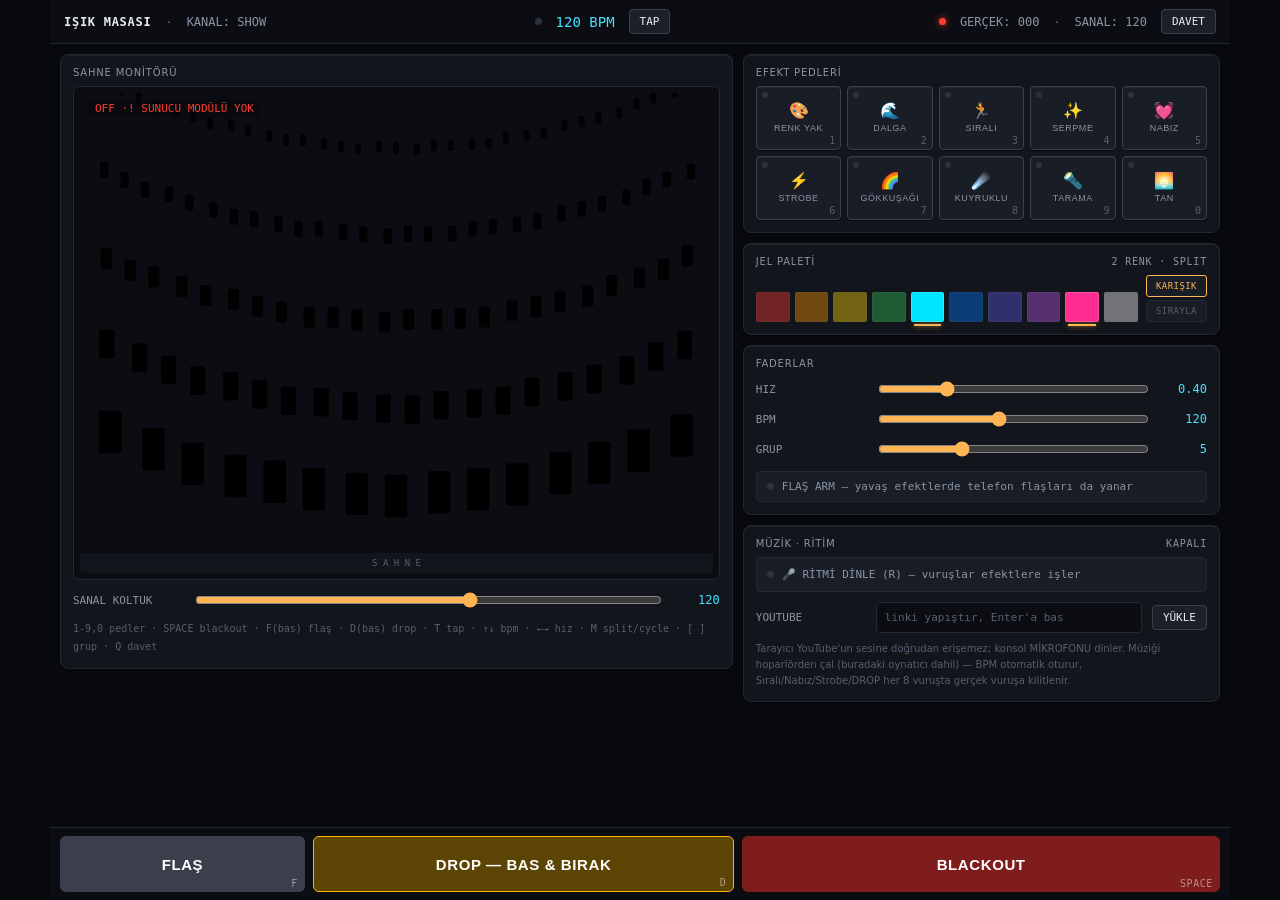
==== commit 252a3648: "RİTİM modu: mikrofonla vuruş takibi + YouTube oynatıcı - Bas bandı (~20-260Hz) enerji analiziyle ger" ====
--- a/prototype/operator.html
+++ b/prototype/operator.html
@@ -110,6 +110,19 @@
     border-image:repeating-linear-gradient(45deg,#caa53d 0 8px,#111 8px 16px) 2; border:2px solid; }
   #mBlackout.hit { background:var(--red); }
 
+  /* MÜZİK / RİTİM */
+  #listen { display:flex; align-items:center; gap:8px; width:100%; font-family:var(--mono);
+    font-size:11px; color:var(--mut); background:#181D26; border:1px solid var(--hair);
+    border-radius:4px; padding:10px; cursor:pointer; }
+  #listen.on { color:var(--amber); border-color:var(--amber); }
+  #beatInfo.hit { color:var(--amber); text-shadow:0 0 8px rgba(255,180,84,.8); }
+  #ytUrl { flex:1; background:#0B0D12; border:1px solid var(--hair); border-radius:4px;
+    color:var(--txt); font-family:var(--mono); font-size:11px; padding:8px; min-width:0; }
+  #ytUrl::placeholder { color:var(--dim); }
+  #ytWrap { margin-top:10px; }
+  #ytWrap iframe { width:100%; aspect-ratio:16/9; border:0; border-radius:4px; display:block; }
+  .hint { font-size:10px; color:var(--dim); margin:8px 0 0; line-height:1.6; }
+
   /* QR PERDESİ */
   #curtain { position:fixed; inset:0; z-index:50; background:#fff; display:none;
     flex-direction:column; align-items:center; justify-content:center; gap:18px; color:#000; }
@@ -176,6 +189,18 @@
         <div class="rowline"><label>BPM</label><input type="range" id="bpm" min="40" max="220" step="2" value="120"><span class="val" id="bpmV">120</span></div>
         <div class="rowline"><label>GRUP</label><input type="range" id="groups" min="2" max="12" step="1" value="5"><span class="val" id="groupsV">5</span></div>
         <div id="arm"><span class="led" id="armLed"></span> FLAŞ ARM — yavaş efektlerde telefon flaşları da yanar</div>
+      </div>
+
+      <div class="panel">
+        <p class="ptitle">Müzik · Ritim <span class="mono" id="beatInfo">KAPALI</span></p>
+        <button id="listen"><span class="led" id="listenLed"></span> 🎤 RİTMİ DİNLE (R) — vuruşlar efektlere işler</button>
+        <div class="rowline"><label>YOUTUBE</label>
+          <input type="text" id="ytUrl" placeholder="linki yapıştır, Enter'a bas">
+          <button class="tbtn" id="ytGo">YÜKLE</button></div>
+        <div id="ytWrap" hidden><iframe id="ytFrame" allow="autoplay; encrypted-media" title="müzik"></iframe></div>
+        <p class="hint">Tarayıcı YouTube'un sesine doğrudan erişemez; konsol MİKROFONU dinler.
+          Müziği hoparlörden çal (buradaki oynatıcı dahil) — BPM otomatik oturur,
+          Sıralı/Nabız/Strobe/DROP her 8 vuruşta gerçek vuruşa kilitlenir.</p>
       </div>
     </div>
   </div>
@@ -302,7 +327,7 @@
   const colors = selColors();
   const p = {
     action,
-    startAt: Date.now() + 250,
+    startAt: opts.startAt || (Date.now() + 250),   // ritim modu vuruş anını geçebilir
     sentAt: Date.now(),          // katılımcı saat ofseti tahmini için
     colors, color: colors[0], mode,
     speed: +$('speed').value,
@@ -331,7 +356,7 @@
   const payload = buildPayload(action, opts);
   effect = payload;
   lastPayload = payload;
-  if (action !== 'flash') lastStable = { action, opts };
+  if (action !== 'flash') { lastStable = { action, opts: { ...opts } }; delete lastStable.opts.startAt; }
   if (action === 'off') blackoutAt = Date.now();
   $('cvOverlay').style.color = '';
   $('cvOverlay').textContent =
@@ -387,8 +412,12 @@
 const keyFx = {}; EFFECTS.forEach((f) => keyFx[f.k] = f.a);
 addEventListener('keydown', (e) => {
   if (e.ctrlKey || e.metaKey || e.altKey) return;               // tarayıcı kısayollarına karışma
-  const ae = document.activeElement;                            // fader/buton odağı çift etki yapmasın
-  if (ae && (ae.tagName === 'INPUT' || ae.tagName === 'BUTTON')) ae.blur();
+  const ae = document.activeElement;
+  if (ae && ae.tagName === 'INPUT' && ae.type === 'text') {     // metin girişi: kısayolları yutma
+    if (e.key === 'Escape') ae.blur();
+    return;
+  }
+  if (ae && (ae.tagName === 'INPUT' || ae.tagName === 'BUTTON')) ae.blur(); // fader/buton odağı çift etki yapmasın
   if (e.key.startsWith('Arrow') || e.key === '[' || e.key === ']' || e.key === ' ') e.preventDefault();
   if (e.repeat) return;
   const k = e.key.toLowerCase();
@@ -397,6 +426,7 @@
   else if (k === 'f') flashDown();
   else if (k === 'd') dropDown();
   else if (k === 't') tap();
+  else if (k === 'r') $('listen').click();
   else if (k === 'm') setMode(mode === 'split' ? 'cycle' : 'split');
   else if (k === 'q') toggleCurtain();
   else if (e.key === 'Escape') $('curtain').classList.remove('show');
@@ -450,6 +480,79 @@
   }
 }
 $('tapBtn').onclick = tap;
+
+// ---------- MÜZİK / RİTİM: mikrofonla vuruş takibi ----------
+// Bas bandı (~20-260Hz) enerjisi hareketli ortalama + sapmayı aşınca vuruş sayılır.
+// BPM = son vuruş aralıklarının medyanı (70-180'e katlanır); beat bazlı efektler
+// her 8 vuruşta gerçek vuruş anına yeniden demirlenir (startAt = vuruş zamanı).
+const BEAT_FX = new Set(['chase', 'pulse', 'strobe', 'riser']);
+const rh = { on: false, ac: null, an: null, buf: null, hist: [], lastOnset: 0, onsets: [], beats: 0 };
+
+$('listen').onclick = async () => {
+  if (rh.on) {
+    rh.on = false;
+    $('listen').classList.remove('on'); $('listenLed').className = 'led';
+    $('beatInfo').textContent = 'KAPALI';
+    try { rh.ac.close(); } catch (e) {}
+    return;
+  }
+  try {
+    const stream = await navigator.mediaDevices.getUserMedia({
+      audio: { echoCancellation: false, noiseSuppression: false, autoGainControl: false },
+    });
+    rh.ac = new (window.AudioContext || window.webkitAudioContext)();
+    await rh.ac.resume();
+    rh.an = rh.ac.createAnalyser(); rh.an.fftSize = 2048;
+    rh.ac.createMediaStreamSource(stream).connect(rh.an);
+    rh.buf = new Uint8Array(rh.an.frequencyBinCount);
+    rh.hist = []; rh.onsets = []; rh.beats = 0; rh.lastOnset = 0; rh.on = true;
+    $('listen').classList.add('on'); $('listenLed').className = 'led amber';
+    $('beatInfo').textContent = 'DİNLİYOR…';
+  } catch (e) { $('beatInfo').textContent = 'MİKROFON YOK'; }
+};
+
+function rhythmTick(now) {
+  rh.an.getByteFrequencyData(rh.buf);
+  let e = 0; for (let i = 1; i <= 12; i++) e += rh.buf[i]; e /= 12;
+  rh.hist.push(e); if (rh.hist.length > 43) rh.hist.shift();   // ~0.7s pencere
+  if (rh.hist.length < 20) return;
+  let m = 0; for (const x of rh.hist) m += x; m /= rh.hist.length;
+  let sd = 0; for (const x of rh.hist) sd += (x - m) * (x - m); sd = Math.sqrt(sd / rh.hist.length);
+  if (e > m + 1.5 * sd && e > 24 && now - rh.lastOnset > 240) rhythmOnset(now);
+}
+
+function rhythmOnset(now) {
+  rh.lastOnset = now; rh.beats++;
+  $('beatInfo').classList.add('hit'); setTimeout(() => $('beatInfo').classList.remove('hit'), 90);
+  rh.onsets.push(now); if (rh.onsets.length > 9) rh.onsets.shift();
+  if (rh.onsets.length < 5) return;
+  const iv = rh.onsets.slice(1).map((t, i) => t - rh.onsets[i]).sort((a, b) => a - b);
+  let bpm = 60000 / iv[Math.floor(iv.length / 2)];
+  while (bpm < 70) bpm *= 2;
+  while (bpm > 180) bpm /= 2;
+  bpm = Math.round(bpm);
+  $('beatInfo').textContent = '● ' + bpm + ' BPM';
+  if (Math.abs(bpm - +$('bpm').value) >= 3) {
+    $('bpm').value = bpm;
+    $('bpm').dispatchEvent(new Event('input'));   // change YOK — yayın vuruş demirlemesiyle gider
+  }
+  if (rh.beats % 8 === 0 && lastStable && BEAT_FX.has(lastStable.action) && !flashHeld && !dropHeld) {
+    apply(lastStable.action, { ...lastStable.opts, startAt: now }, padByAction[lastStable.action]);
+  }
+}
+
+// ---------- YouTube oynatıcı (ses hoparlörden → mikrofon dinler) ----------
+$('ytGo').onclick = () => {
+  const m = ($('ytUrl').value || '').match(/(?:youtu\.be\/|v=|shorts\/|embed\/)([\w-]{11})/);
+  if (!m) { $('ytUrl').value = ''; $('ytUrl').placeholder = 'link anlaşılamadı — tekrar yapıştır'; return; }
+  $('ytFrame').src = 'https://www.youtube.com/embed/' + m[1] + '?autoplay=1';
+  $('ytWrap').hidden = false;
+  $('ytUrl').blur();
+};
+$('ytUrl').addEventListener('keydown', (e) => {
+  e.stopPropagation();
+  if (e.key === 'Enter') $('ytGo').click();
+});
 
 // ---------- Sahne monitörü (canvas tribün) ----------
 const cv = $('stageCv');
@@ -546,6 +649,7 @@
 function loop() {
   const now = Date.now();
   draw(now);
+  if (rh.on) rhythmTick(now);
   const beat = (now / 60000 * (+$('bpm').value)) % 1;
   $('beatLed').className = 'led' + (beat < 0.18 ? ' amber' : '');
   if (dropHeld) {
